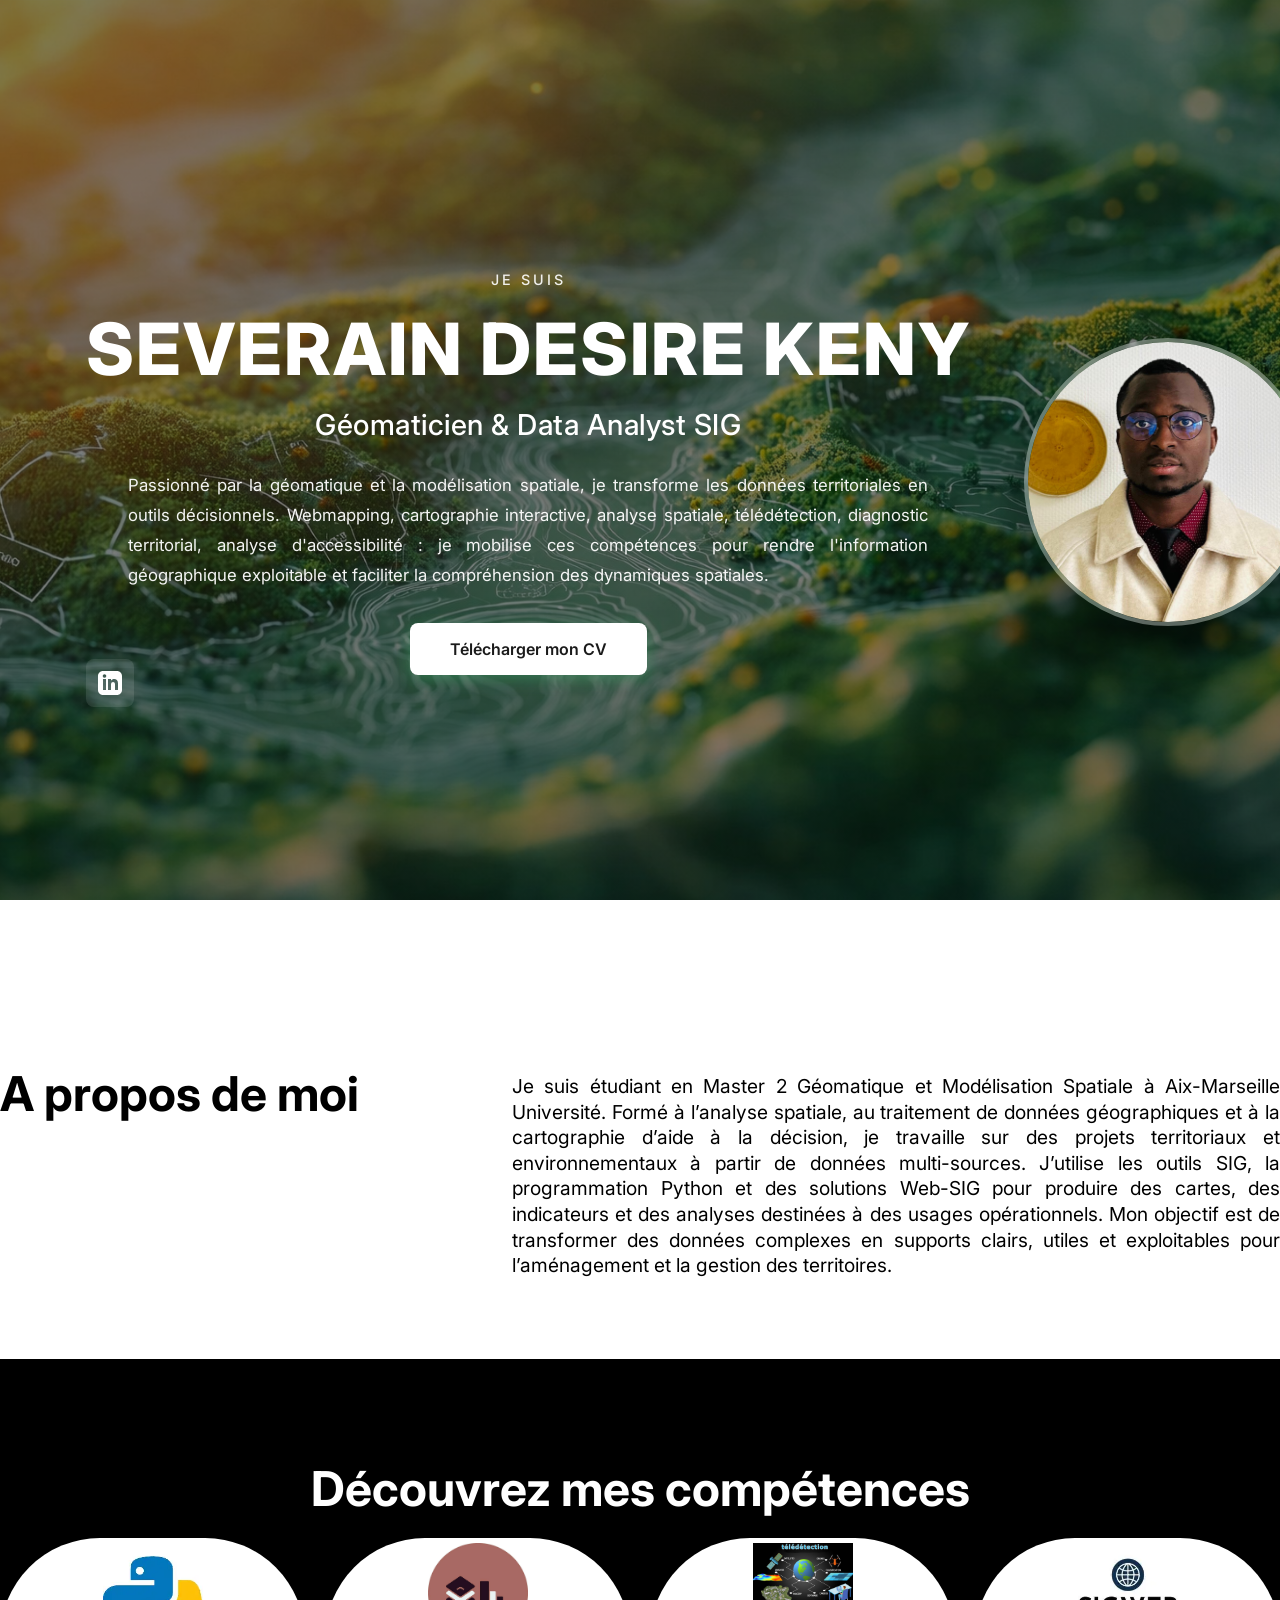
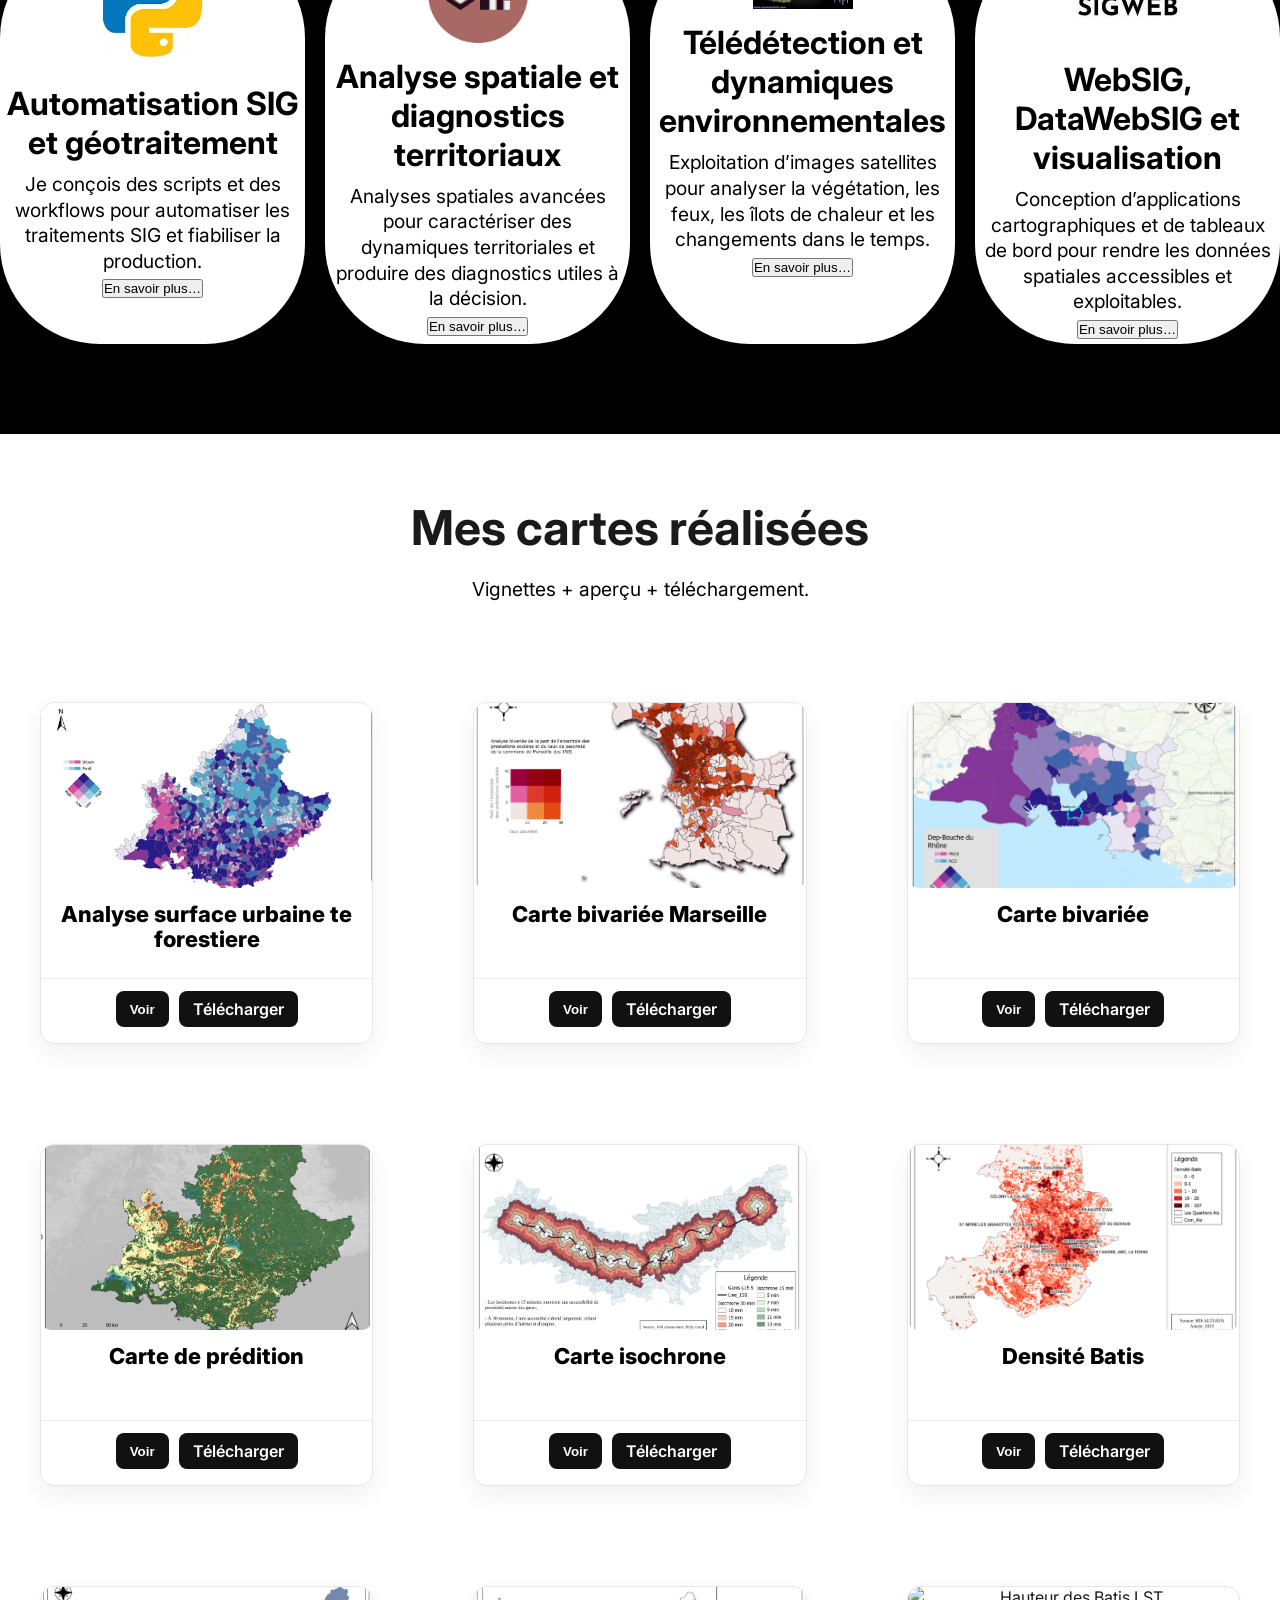
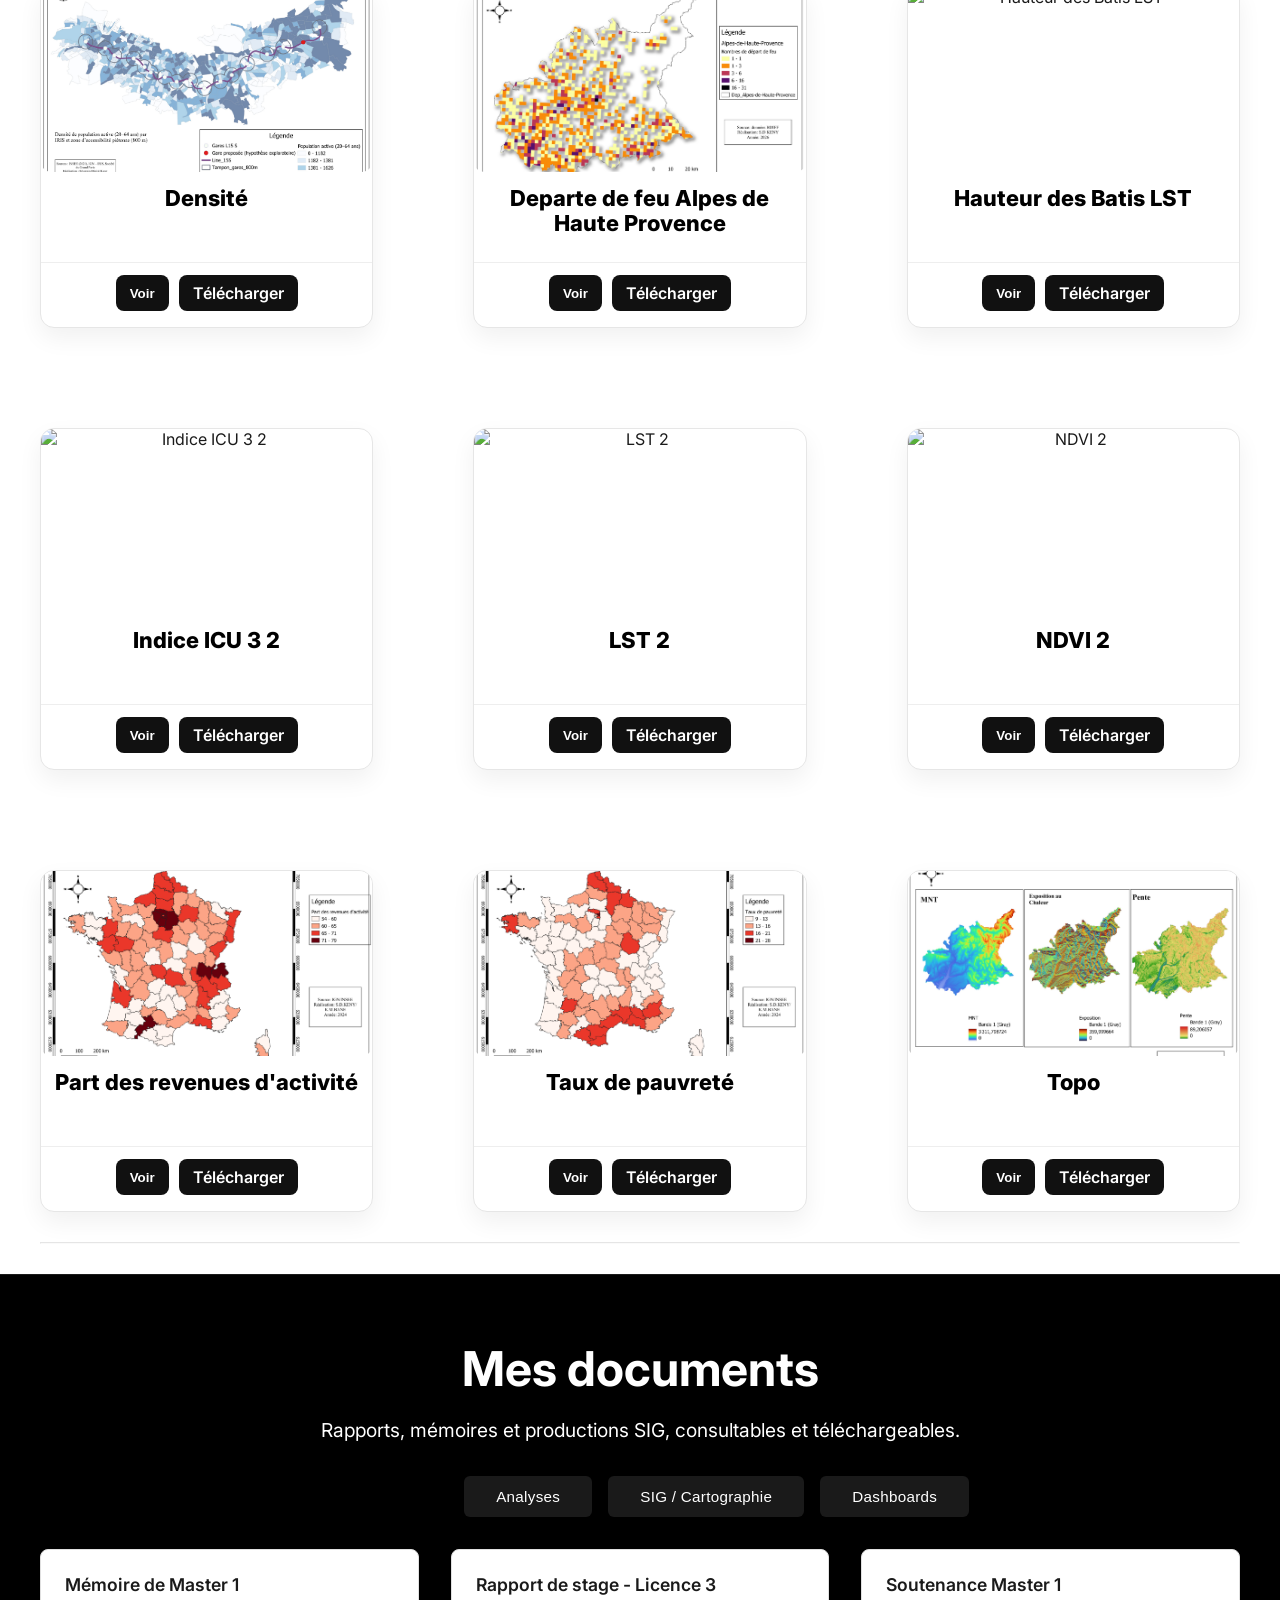
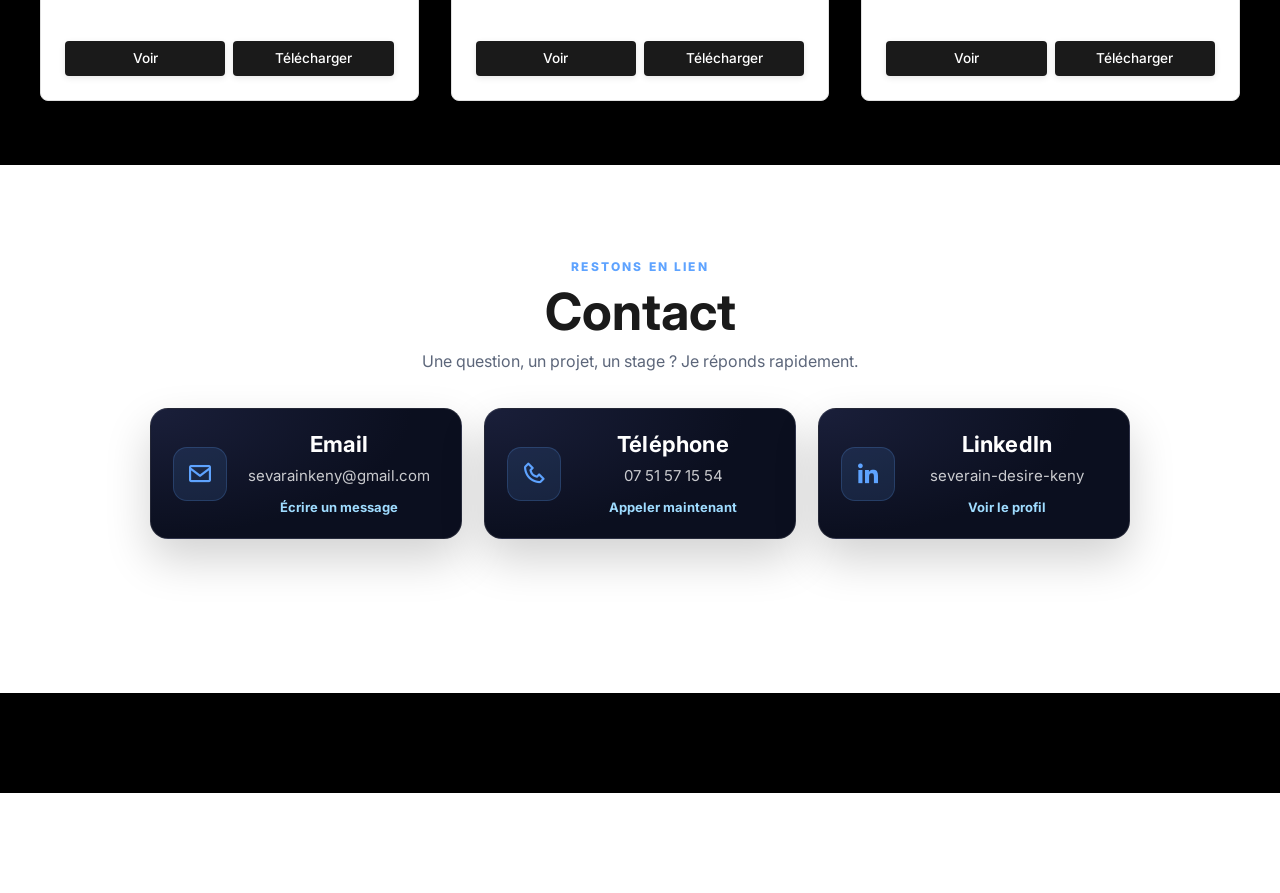
==== index.html @ 04d4b456 "Premier commit - Portfolio" ====
<!DOCTYPE html>
<html>
  <head>
    <meta charset="utf-8" />
    <title>mon portfolio</title>
    <meta type="description" content="C'est mon portfolio" />
    <link rel="stylesheet" href="styles/styles.css" type="text/css">
    <link href="https://unpkg.com/boxicons@2.1.4/css/boxicons.min.css" rel="stylesheet">
  </head>  

  <body>
    
    <section class="hero">
  <div class="hero-content">
    <p class="hero-label">JE SUIS</p>
    <h1 class="hero-title">SEVERAIN DESIRE KENY</h1>
    <p class="hero-subtitle">Géomaticien & Data Analyst SIG</p>
    
    <p class="hero-description">
      Passionné par la géomatique et la modélisation spatiale, je transforme les données territoriales 
en outils décisionnels. Webmapping, cartographie interactive, analyse spatiale, télédétection, 
diagnostic territorial, analyse d'accessibilité : je mobilise ces compétences pour rendre 
l'information géographique exploitable et faciliter la compréhension des dynamiques spatiales.
    </p>
   
      <a href="docs/CV_KENY.pdf" class="btn-primary" download>
        Télécharger mon CV
      </a>
      <div class="hero-social">
        <a href="https://www.linkedin.com/in/séverain-désiré-keny-8836b3290" target="_blank" aria-label="LinkedIn">
          <svg width="24" height="24" viewBox="0 0 24 24" fill="currentColor">
            <path d="M19 0h-14c-2.761 0-5 2.239-5 5v14c0 2.761 2.239 5 5 5h14c2.762 0 5-2.239 5-5v-14c0-2.761-2.238-5-5-5zm-11 19h-3v-11h3v11zm-1.5-12.268c-.966 0-1.75-.79-1.75-1.764s.784-1.764 1.75-1.764 1.75.79 1.75 1.764-.783 1.764-1.75 1.764zm13.5 12.268h-3v-5.604c0-3.368-4-3.113-4 0v5.604h-3v-11h3v1.765c1.396-2.586 7-2.777 7 2.476v6.759z"/>
          </svg>
        </a>
        </a>
      </div>
    </div>
  </div>
    <!-- Photo -->
  <div class="hero-photo">
    <img src="img/profil.jpeg" alt="Séverain Désiré Keny">
  </div>

</div>
</section>
        <div class="section">
          <div class="boxed">
            <div class="flex">
              <div class="w40">
                  <h2>A propos de moi</h2>
        </div>
        <div class="w60">
                <p>Je suis étudiant en Master 2 Géomatique et Modélisation Spatiale à Aix-Marseille Université. Formé à l’analyse spatiale, au traitement de données géographiques et à la cartographie d’aide à la décision, je travaille sur des projets territoriaux et environnementaux à partir de données multi-sources. J’utilise les outils SIG, la programmation Python et des solutions Web-SIG pour produire des cartes, des indicateurs et des analyses destinées à des usages opérationnels. Mon objectif est de transformer des données complexes en supports clairs, utiles et exploitables pour l’aménagement et la gestion des territoires.</p>
      </div>
    </div>
    <div class="section-separator-apropos"></div>
    <div class="section dark">
          <div class="boxed text-center">
            <h2>Découvrez mes compétences</h2>
            <div class="flex gap20">
           <div class="w25 skill">
  <img src="img/icon python.webp">
  <h3>Automatisation SIG et géotraitement</h3>

  <!-- TEXTE COURT (visible) -->
  <p class="skill-short">
    Je conçois des scripts et des workflows pour automatiser les traitements SIG
    et fiabiliser la production.
  </p>

  <!-- TEXTE LONG (caché au départ) -->
  <div class="skill-more">
    <p>
      L’objectif est double : fiabiliser les résultats et réduire fortement le temps
      de production, notamment dans des contextes d’analyse territoriale ou environnementale.
    </p>
    <p>
      Je porte une attention particulière à la reproductibilité des traitements,
      à la traçabilité des données et à la clarté des scripts.
      Outils mobilisés : Python (GeoPandas, Pandas), PostGIS, traitements batch, QGIS.
    </p>
  </div>

  <!-- BOUTON (pas un lien href="#") -->
  <button type="button" class="button skill-toggle">En savoir plus…</button>
</div>
            <div class="w25 skill">
  <img src="img/spatial-analyse.jpg" alt="Analyse spatiale">
  <h3>Analyse spatiale et diagnostics territoriaux</h3>

  <p class="skill-short">
    Analyses spatiales avancées pour caractériser des dynamiques territoriales et produire des diagnostics utiles à la décision.
  </p>

  <div class="skill-more">
    <p>
      Ces analyses mobilisent l’analyse multicritère, la statistique spatiale et la lecture croisée de phénomènes
      (environnement, risques, socio-économie, urbanisme). L’objectif est de sortir des résultats lisibles et défendables,
      pas juste des cartes “jolies”.
    </p>
    <p>
      Je veille à expliciter les hypothèses, les limites et les choix méthodologiques afin de garder une analyse solide.
      Outils : QGIS, ArcGIS Pro, Python, bases de données spatiales.
    </p>
  </div>

  <button type="button" class="button skill-toggle">En savoir plus…</button>
</div>

<div class="w25 skill">
  <img src="img/teledetection.jpg" alt="Télédétection">
  <h3>Télédétection et dynamiques environnementales</h3>

  <p class="skill-short">
    Exploitation d’images satellites pour analyser la végétation, les feux, les îlots de chaleur et les changements dans le temps.
  </p>

  <div class="skill-more">
    <p>
      Je travaille sur des images optiques et thermiques (Sentinel, Landsat) pour calculer et interpréter des indices
      (NDVI, NDBI, LST, etc.), construire des séries temporelles et détecter des évolutions significatives.
    </p>
    <p>
      Une attention particulière est portée à la qualité des données (nuages, périodes, cohérence) et à la cohérence
      entre résultats et contexte terrain. Données et outils : Sentinel, Landsat, Google Earth Engine, Python.
    </p>
  </div>

  <button type="button" class="button skill-toggle">En savoir plus…</button>
</div>

<div class="w25 skill">
  <img src="img/sigweb.webp" alt="WebSIG">
  <h3>WebSIG, DataWebSIG et visualisation</h3>

  <p class="skill-short">
    Conception d’applications cartographiques et de tableaux de bord pour rendre les données spatiales accessibles et exploitables.
  </p>

  <div class="skill-more">
    <p>
      Je développe des interfaces orientées utilisateur : cartes interactives, filtres, légendes dynamiques,
      couches thématiques, indicateurs et visualisations. Le but est de transformer une analyse en outil utilisable.
    </p>
    <p>
      Je travaille aussi sur la structuration des données (formats, cohérence, organisation) pour faciliter la mise à jour
      et l’évolution du projet. Technologies : Leaflet, Django, SQL, WebSIG, dashboards.
    </p>
  </div>

  <button type="button" class="button skill-toggle">En savoir plus…</button>
</div>
      </div>
</div>

<div class="section-separator"></div>

  
<div class="section section-cartes" id="travaux">
  <div class="boxed text-center">
    <h2>Mes cartes réalisées</h2>
    <p>Vignettes + aperçu + téléchargement.</p>

    <!-- Galerie cartes (remplie en JS) -->
    <div id="galleryCartes" class="gallery-grid"></div>

    <hr class="sep">

<div class="section section-docs">
  <div class="boxed text-center">
    <h2>Mes documents</h2>
    <p>Rapports, mémoires et productions SIG, consultables et téléchargeables.</p>

    <!-- Thèmes (sans "Tous") -->
    <div class="docs-filters">
      <button class="filter-btn active" data-filter="memoire">Mémoires</button>
      <button class="filter-btn" data-filter="analyse">Analyses</button>
      <button class="filter-btn" data-filter="sig">SIG / Cartographie</button>
      <button class="filter-btn" data-filter="dashboard">Dashboards</button>
    </div>

    <!-- Liste des documents -->
    <div id="docsList" class="docs-list"></div>
  </div>
</div>

<!-- Modal simple pour voir une carte en grand -->
<div class="modal" id="imgModal" aria-hidden="true">
  <div class="modal-content">
    <button class="modal-close" id="modalClose" aria-label="Fermer">✕</button>
    <h3 id="modalTitle"></h3>
    <img id="modalImg" alt="" />
    <div class="modal-actions">
      <a id="modalDownload" class="button" download>Télécharger</a>
      <button id="modalClose2" class="button">Fermer</button>
    </div>
  </div>
</div>
<section class="section section-contact" id="contact">
  <div class="boxed">
    <div class="contact-head text-center">
      <span class="contact-kicker">RESTONS EN LIEN</span>
      <h2 class="contact-title">Contact</h2>
      <p class="contact-subtitle">
        Une question, un projet, un stage ? Je réponds rapidement.
      </p>
    </div>

    <div class="contact-grid">
      <!-- Email -->
      <a class="contact-card" href="mailto:sevarainkeny@gmail.com" aria-label="Envoyer un email">
        <div class="contact-icon">
          <i class="bx bx-envelope"></i>
        </div>
        <div class="contact-content">
          <h3>Email</h3>
          <p class="contact-value">sevarainkeny@gmail.com</p>
          <span class="contact-cta">Écrire un message</span>
        </div>
      </a>

      <!-- Téléphone -->
      <a class="contact-card" href="tel:+33751571554" aria-label="Appeler">
        <div class="contact-icon">
          <i class="bx bx-phone"></i>
        </div>
        <div class="contact-content">
          <h3>Téléphone</h3>
          <p class="contact-value">07 51 57 15 54</p>
          <span class="contact-cta">Appeler maintenant</span>
        </div>
      </a>

      <!-- LinkedIn -->
      <a class="contact-card" href="https://www.linkedin.com/in/séverain-désiré-keny-8836b3290" target="_blank" rel="noopener" aria-label="Voir LinkedIn">
        <div class="contact-icon">
          <i class="bx bxl-linkedin"></i>
        </div>
        <div class="contact-content">
          <h3>LinkedIn</h3>
          <p class="contact-value">severain-desire-keny</p>
          <span class="contact-cta">Voir le profil</span>
        </div>
      </a>
    </div>
  </div>
</section>


            </div>
          <div>
          </div>
  </body>

  <script src="js/app.js"></script>
</html>
---- styles/styles.css ----
@import url('https://fonts.googleapis.com/css2?family=Inter:ital,opsz,wght@0,14..32,100..900;1,14..32,100..900&display=swap');

*{
    margin: 0;
    padding: 0;
}

body{
  font-family: "Inter", sans-serif;
}

.slider{
    width: 100%;
    min-height: 80vh;
    aspect-ratio: 16/6;
    background: #000;
    position: relative;
}

.slider-background{
    width: 100%;
    height: 100%;
    object-fit: cover;
    filter:brightness(30%)
}

.slider-content{
    position: absolute;
    top: 50%;
    left: 50%;
    transform: translate(-50%, -50%);
    text-align: center;
    
}

h1{
   color: #FFF;
   font-size: 4rem;

}

h2{
    font-size: 3rem;
    margin-bottom: 20px;
}
h3{
    color: #000;
   font-size: 2rem;
}

.slider-content p{ 
    color: #FFF;
    font-size: 2rem;
    font-weight: 300;
}

.section{
    padding: 100px 0;
}

.boxed{
    max-width: 1280px;
    margin-inline: auto;
}

.flex{
    display: flex;
}

.dark {
  width: 100vw;
  position: relative;
  left: 50%;
  right: 50%;
  margin-left: -50vw;
  margin-right: -50vw;

  color: #FFF;
  background: linear-gradient(
    to right,
    #000 0%,
    rgb(0, 0, 0) 10%,
    rgb(0, 0, 0) 25%,
    rgb(0, 0, 0) 75%,
    rgb(0, 0, 0) 90%,
    #000 100%
  );
}

.w40{
    width: 40%;
}

.w60{
    width: 60%;
    text-align: justify;
}

.text-center{
    text-align: center;
}

.w25{
    width: 25%;
}

.gap20{
    gap: 20px;
}

.skill{
    background: #FFF;
    border-radius: 100px;
    padding: 5px;
    box-sizing: border-box;
}

.skill img{
    width: 100px;
    
}

.skill h3{
    color: #000;
    margin-top: 10px;
    
}
p {
    color: #000;
    font-size: 1.2rem;
    line-height: 1.6rem;
    margin-top: 10px;
}

.skill-more{
  display: none;
  margin-top: 10px;
}

.skill.open .skill-more{
  display: block;
}

/* petit confort visuel */
.skill-toggle{
  margin-top: 5px;
  cursor: pointer;
}

.wrap{ flex-wrap: wrap; }

.actions{
  display:flex;
  gap:10px;
  justify-content:center;
  margin-top:10px;
}

.carte-tile img{
  width:100%;
  height:180px;
  object-fit:cover;
  border-radius:10px;
}

/* Séparateur */
.sep{
  margin: 30px 0;
  opacity: .25;
}

/* Documents */
.docs-list{
  display:flex;
  flex-direction:column;
  gap:12px;
  text-align:left;
  margin-top: 20px;
}

.doc-row{
  display:flex;
  align-items:center;
  justify-content:space-between;
  gap:15px;
  padding:14px;
  border:1px solid rgba(255,255,255,.15);
  border-radius:12px;
  background: rgba(255,255,255,.05);
}

.doc-title{
  font-weight:700;
}

.doc-meta{
  opacity:.75;
  font-size:.9rem;
}

.doc-actions{
  display:flex;
  gap:10px;
  flex-wrap:wrap;
}

/* Modal image */
.modal{
  position:fixed;
  inset:0;
  display:none;
  align-items:center;
  justify-content:center;
  background: rgba(0,0,0,.7);
  padding: 16px;
  z-index: 9999;
}
.modal.open{ display:flex; }

.modal-content{
  width:min(1000px, 96vw);
  background: #0f1220;
  border:1px solid rgba(255,255,255,.15);
  border-radius:16px;
  padding:16px;
  position:relative;
}

.modal-content img{
  width:100%;
  height:auto;
  border-radius:12px;
  margin-top:10px;
}

.modal-actions{
  display:flex;
  gap:10px;
  justify-content:flex-end;
  margin-top:12px;
  flex-wrap:wrap;
}

.modal-close{
  position:absolute;
  top:10px;
  right:10px;
  border:none;
  background: transparent;
  color:#fff;
  font-size:22px;
  cursor:pointer;
}

/* =========================
   Section Mes cartes réalisées
   ========================= */

.section-cartes {
  background: #ffffff;   /* fond blanc */
  color: #1a1a1a;        /* texte noir pour la lisibilité */
  width: 100vw;
  margin-left: calc(-50vw + 50%);
  padding: 4rem 0;
}

.section-cartes h2 {
  color: #1a1a1a;        /* titre en noir */
}

.section-cartes .boxed {
  max-width: 1200px;
  margin: 0 auto;
  padding: 0 2rem;
}
.gallery-grid{
  display: grid;
  grid-template-columns: repeat(3, minmax(0, 1fr));
  gap: 100px;
  margin-top: 100px;
  align-items: stretch;
}

/* Responsive */
@media (max-width: 1100px){
  .gallery-grid{ grid-template-columns: repeat(2, minmax(0, 1fr)); }
}
@media (max-width: 700px){
  .gallery-grid{ grid-template-columns: 1fr; }
}

/* Carte (tile) */
.carte-tile{
  background: #fff !important;
  border: 1px solid #e6e6e6;
  border-radius: 14px;
  overflow: hidden;
  box-shadow: 0 10px 25px rgba(0,0,0,.06);

  display: flex;
  flex-direction: column;
  min-height: 340px; /* homogénéise */
}

/* Image vignette */
.carte-tile img{
  width: 100%;
  height: 185px;           /* toutes les vignettes mêmes hauteur */
  object-fit: cover;       /* recadrage pro */
  object-position: center; /* centré */
  display: block;
}

/* Corps */
.carte-tile h3{
  font-size: 22px;
  font-weight: 800;
  margin: 14px 14px 8px 14px;
  line-height: 1.1;

  display: -webkit-box;
  -webkit-line-clamp: 2;   /* max 2 lignes */
  -webkit-box-orient: vertical;
  overflow: hidden;
}

/* Actions en bas */
.carte-tile .actions{
  margin-top: auto; /* pousse les boutons en bas */
  padding: 12px 14px 16px 14px;
  display: flex;
  gap: 10px;
  justify-content: center;
  border-top: 1px solid #eee;
}

/* Boutons (sur fond blanc) */
.section-cartes .button{
  background: #111;
  color: #fff;
  border: none;
  padding: 8px 14px;
  border-radius: 8px;
  font-weight: 600;
  text-decoration: none;
}
.section-cartes .button:hover{
  background: #000;
}

/* =========================
   Section Mes documents (fond noir)
   ========================= */

.section-docs {
  background: #000;
  color: #fff;
  width: 100vw;
  margin-left: calc(-50vw + 50%);
  padding: 4rem 0;
}

.section-docs p {
  color: #ffffff !important;
}

/* AJOUTE ICI ↓ */
.section-docs h2 {
  color: #ffffff;
}

.section-docs .boxed {
  max-width: 1200px;
  margin: 0 auto;
  padding: 0 2rem;
}

/* Lignes de documents */
.section-docs .doc-row{
  background: rgba(255,255,255,.06);
  border: 1px solid rgba(255,255,255,.15);
}

.section-docs .doc-title{
  color: #fff;
}

.section-docs .doc-meta{
  color: rgba(255,255,255,.7);
}

/* Boutons documents */
.section-docs .button{
    background: transparent;
  color: #fff;
  border: 1px solid rgba(255,255,255,.4);
}

.section-docs .button:hover{
  background: rgba(255,255,255,.12);
}
.section-docs{
  border-top: 1px solid rgba(255,255,255,.1);
}
.section-separator{
  height: 90px;
  width: 100%;
  background: linear-gradient(to bottom, #000 100%, #fff 100%);
  margin: 0;
  padding: 0;
  display: block;
}
/* Séparateur blanc vers noir (après À propos) */
.section-separator-apropos {
  height: 80px;
  width: 100%;
  background: linear-gradient(to bottom, #ffffff 0%, #fff 100%);
  margin: 0;
  padding: 0;
  display: block;
}
.docs-filters{
  display: flex;
  gap: 10px;
  justify-content: center;
  flex-wrap: wrap;
  margin: 25px 0;
}

.filter-btn{
  background: transparent;
  color: #fff;
  border: 1px solid rgba(255,255,255,.4);
  padding: 6px 14px;
  border-radius: 20px;
  cursor: pointer;
  font-weight: 600;
}

.filter-btn.active,
.filter-btn:hover{
  background: #fff;
  color: #000;
}

.docs-filters {
  display: flex;
  gap: 1rem;
  justify-content: center;
  margin: 2rem 0;
  flex-wrap: wrap;
}

.filter-btn {
  padding: 0.75rem 2rem;
  border: none;
  background: #1a1a1a;
  color: #ffffff;
  cursor: pointer;
  border-radius: 6px;
  font-size: 0.95rem;
  font-weight: 500;
  letter-spacing: 0.3px;
  transition: all 0.3s ease;
  box-shadow: 0 2px 8px rgba(0,0,0,0.15);
}

.filter-btn:hover {
  background: #333;
  transform: translateY(-2px);
  box-shadow: 0 4px 12px rgba(0,0,0,0.25);
}

.filter-btn.active {
  background: #000;
  box-shadow: 0 4px 16px rgba(0,0,0,0.3);
  font-weight: 600;
}

.docs-list {
  display: grid;
  grid-template-columns: repeat(auto-fill, minmax(300px, 1fr));
  gap: 2rem;
  margin-top: 2rem;
}

.doc-card {
  border: 1px solid #e0e0e0;
  padding: 1.5rem;
  border-radius: 8px;
  background: #fff;
  box-shadow: 0 2px 8px rgba(0,0,0,0.05);
  transition: transform 0.2s, box-shadow 0.2s;
}

.doc-card:hover {
  transform: translateY(-4px);
  box-shadow: 0 4px 16px rgba(0,0,0,0.1);
}

.doc-card h3 {
  margin: 0 0 0.5rem 0;
  font-size: 1.1rem;
  color: #1a1a1a;
  font-weight: 600;
}

.doc-card p {
  margin: 0 0 1rem 0;
  font-size: 0.9rem;
  color: #666;
  line-height: 1.5;
}

.doc-actions {
  display: flex;
  gap: 0.5rem;
}

.doc-actions .button {
  flex: 1;
  text-align: center;
  padding: 0.6rem 1rem;
  font-size: 0.85rem;
  background: #1a1a1a;
  color: #fff;
  border: none;
  border-radius: 4px;
  text-decoration: none;
  font-weight: 500;
  transition: all 0.3s ease;
  box-shadow: 0 2px 6px rgba(0,0,0,0.1);
}

.doc-actions .button:hover {
  background: #333;
  transform: translateY(-2px);
  box-shadow: 0 4px 10px rgba(0,0,0,0.2);
}
.hero {
  width: 100vw;
  min-height: 100vh;
  display: flex;
  align-items: center;
  justify-content: center;
  background: linear-gradient(rgba(0, 0, 0, 0.5), rgba(0, 0, 0, 0.5)), 
              url('../img/Image_fond.png') center/cover no-repeat;
  background-attachment: fixed;
  color: #fff;
  text-align: center;
  padding: 2rem;
}

.hero-content {
  max-width: 900px;
  margin: 0 auto;
}

.hero-label {
  font-size: 0.9rem;
  letter-spacing: 3px;
  font-weight: 500;
  margin-bottom: 1rem;
  opacity: 0.9;
  color: #ffffff !important;  /* Force le blanc */
}

.hero-title {
  font-size: clamp(2.5rem, 6vw, 4.5rem);
  font-weight: 800;
  letter-spacing: 2px;
  margin: 0 0 1.5rem 0;
  line-height: 1.1;
}

.hero-subtitle {
  font-size: clamp(1.2rem, 3vw, 1.8rem);
  color: #fff;  /* vert comme ton ami */
  font-weight: 500;
  margin-bottom: 2rem;
  letter-spacing: 0.5px;
}

.hero-description {
  font-size: 1.05rem;
  line-height: 1.8;
  max-width: 800px;
  margin: 0 auto 3rem;
  opacity: 0.95;
  text-align: justify;      /* Texte justifié */
  color: #ffffff;           /* Blanc */
}

.hero-actions {
  display: flex;
  align-items: center;
  justify-content: center;
  gap: 2rem;
  flex-wrap: wrap;
}

.btn-primary {
  background: #fff;
  color: #1a1a1a;
  padding: 1rem 2.5rem;
  border-radius: 8px;
  font-weight: 600;
  font-size: 1rem;
  text-decoration: none;
  transition: all 0.3s ease;
  box-shadow: 0 4px 16px rgba(74, 222, 128, 0.3);
}

.btn-primary:hover {
  background: #22c55e;
  transform: translateY(-2px);
  box-shadow: 0 6px 20px rgba(74, 222, 128, 0.4);
}

.hero-social {
  display: flex;
  gap: 1rem;
}

.hero-social a {
  width: 48px;
  height: 48px;
  display: flex;
  align-items: center;
  justify-content: center;
  background: rgba(255, 255, 255, 0.1);
  border-radius: 8px;
  color: #fff;
  transition: all 0.3s ease;
}

.hero-social a:hover {
  background: #4ade80;
  color: #1a1a1a;
  transform: translateY(-2px);
}

/* Responsive */
@media (max-width: 768px) {
  .hero-description {
    text-align: center;
    font-size: 0.95rem;
  }
  
  .hero-actions {
    flex-direction: column;
    gap: 1.5rem;
  }
}
/* =========================
   CONTACT (pro)
   ========================= */
.section-contact{
  background: #ffffff;
  padding: 90px 0;
}

.contact-head{
  max-width: 760px;
  margin: 0 auto 34px;
}

.contact-kicker{
  display: inline-block;
  font-weight: 800;
  letter-spacing: .18em;
  font-size: 12px;
  color: #5ea3ff;
}

.contact-title{
  margin: 10px 0 10px;
  font-size: clamp(34px, 4vw, 52px);
  line-height: 1.05;
  color: #0b1220;
}

.contact-subtitle{
  margin: 0 auto;
  color: #5c667a;
  font-size: 16px;
}

/* Grille */
.contact-grid{
  display: grid;
  grid-template-columns: repeat(3, minmax(0, 1fr));
  gap: 22px;
  max-width: 980px;
  margin: 0 auto;
}

@media (max-width: 900px){
  .contact-grid{ grid-template-columns: 1fr; }
}

/* Carte cliquable */
.contact-card{
  text-decoration: none;
  color: inherit;

  background: radial-gradient(120% 140% at 0% 0%, #1a1f3a 0%, #0b0f1f 70%);
  border: 1px solid rgba(255,255,255,.10);
  border-radius: 18px;
  padding: 22px 22px;
  box-shadow: 0 20px 45px rgba(0,0,0,.18);

  display: grid;
  grid-template-columns: 52px 1fr;
  gap: 14px;
  align-items: center;

  transition: transform .18s ease, box-shadow .18s ease, border-color .18s ease;
}

.contact-card:hover{
  transform: translateY(-4px);
  box-shadow: 0 26px 60px rgba(0,0,0,.22);
  border-color: rgba(94,163,255,.45);
}

.contact-icon{
  width: 52px;
  height: 52px;
  border-radius: 14px;
  display: grid;
  place-items: center;
  background: rgba(94,163,255,.12);
  border: 1px solid rgba(94,163,255,.20);
}

.contact-icon i{
  font-size: 26px;
  color: #5ea3ff;
}

.contact-content h3{
  margin: 0 0 6px;
  font-size: 22px;
  color: #ffffff;
  letter-spacing: .2px;
}

.contact-value{
  margin: 0;
  color: rgba(255,255,255,.78);
  font-size: 15px;
}

.contact-cta{
  display: inline-block;
  margin-top: 10px;
  font-weight: 700;
  font-size: 13px;
  color: #9fdcff;
}

/* Accessibilité clavier */
.contact-card:focus{
  outline: 3px solid rgba(94,163,255,.55);
  outline-offset: 4px;
}
/* =========================
   HERO avec photo
   ========================= */
.hero-inner{
  display: grid;
  grid-template-columns: 1.2fr 0.8fr;
  align-items: center;
  gap: 50px;
  position: relative;
  z-index: 2;
}

.hero-text{
  color: #fff;
}

.hero-photo{
  display: flex;
  justify-content: center;
}

.hero-photo img{
  width: 280px;
  height: 280px;
  object-fit: cover;
  border-radius: 50%;
  border: 4px solid rgba(255,255,255,0.35);
  box-shadow: 0 30px 70px rgba(0,0,0,0.45);
  backdrop-filter: blur(2px);
}

/* Responsive */
@media (max-width: 900px){
  .hero-inner{
    grid-template-columns: 1fr;
    text-align: center;
  }

  .hero-photo{
    margin-top: 30px;
  }

  .hero-photo img{
    width: 220px;
    height: 220px;
  }
}
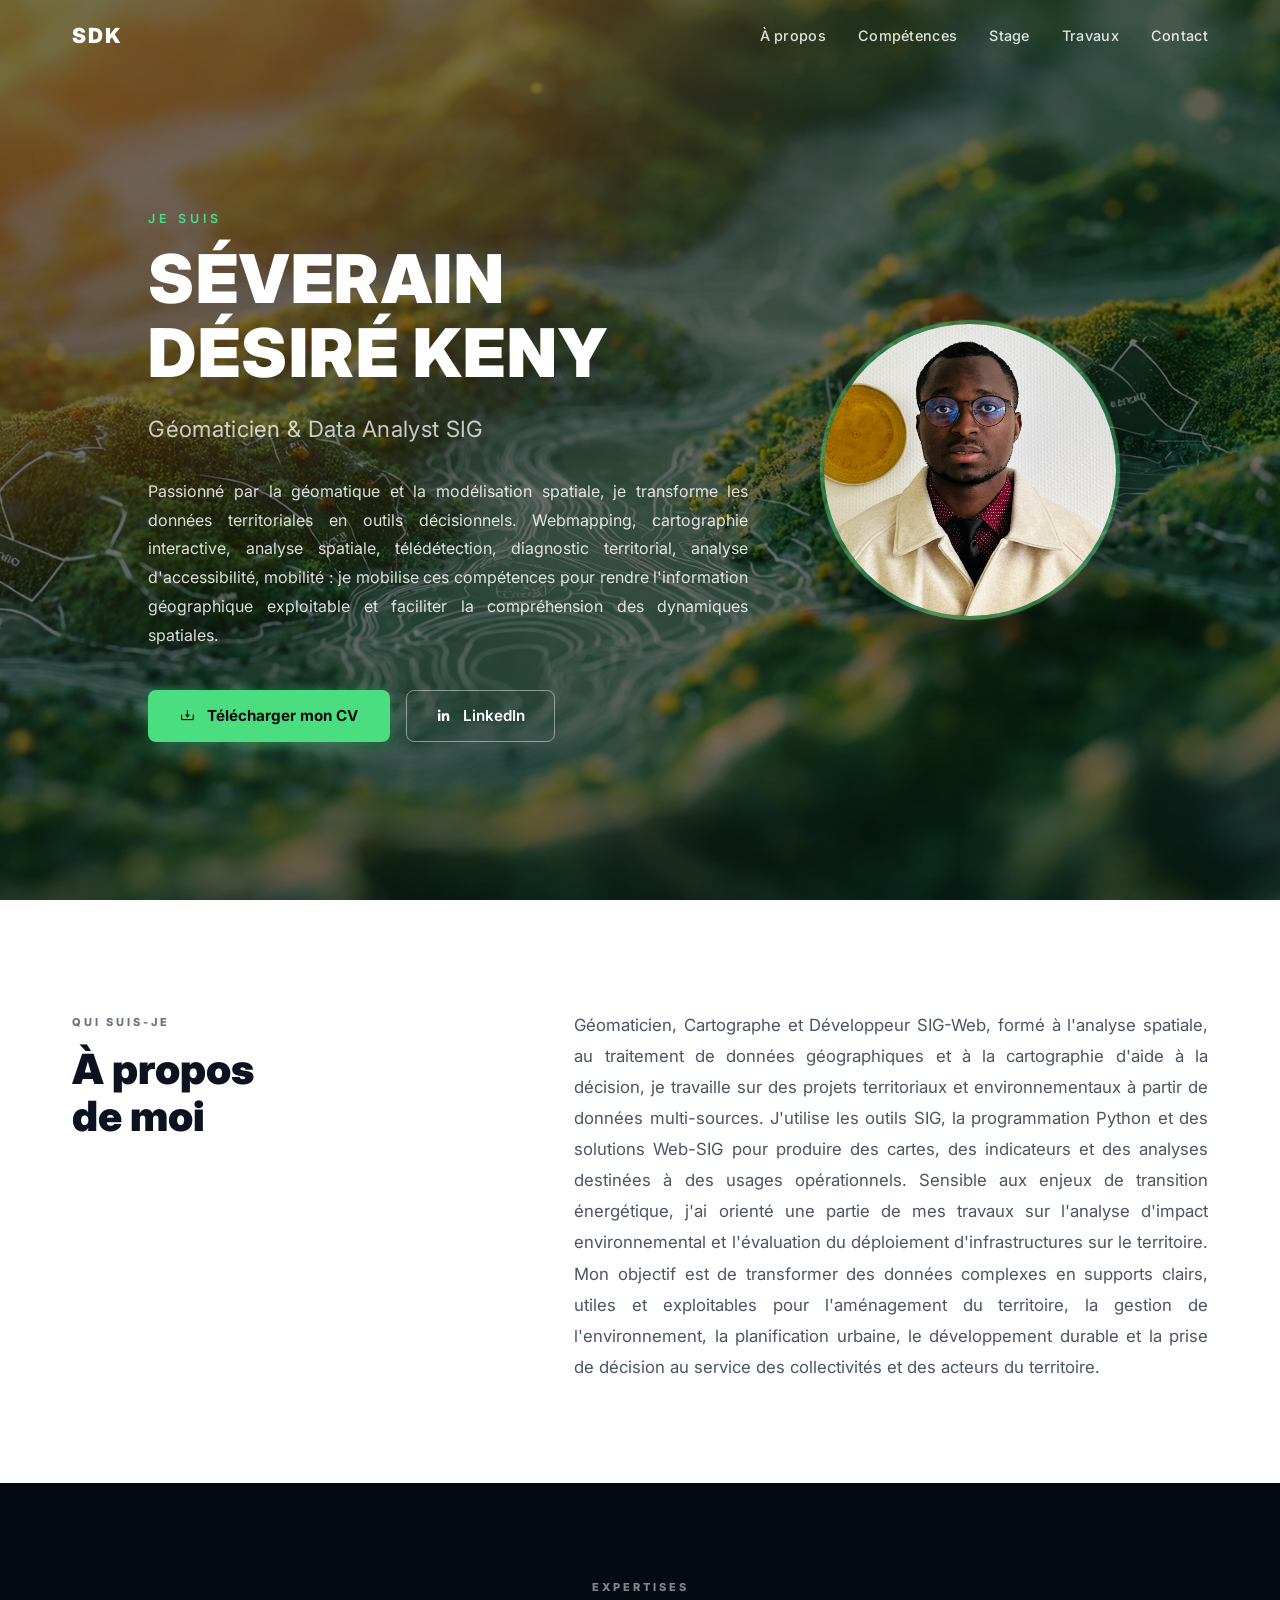
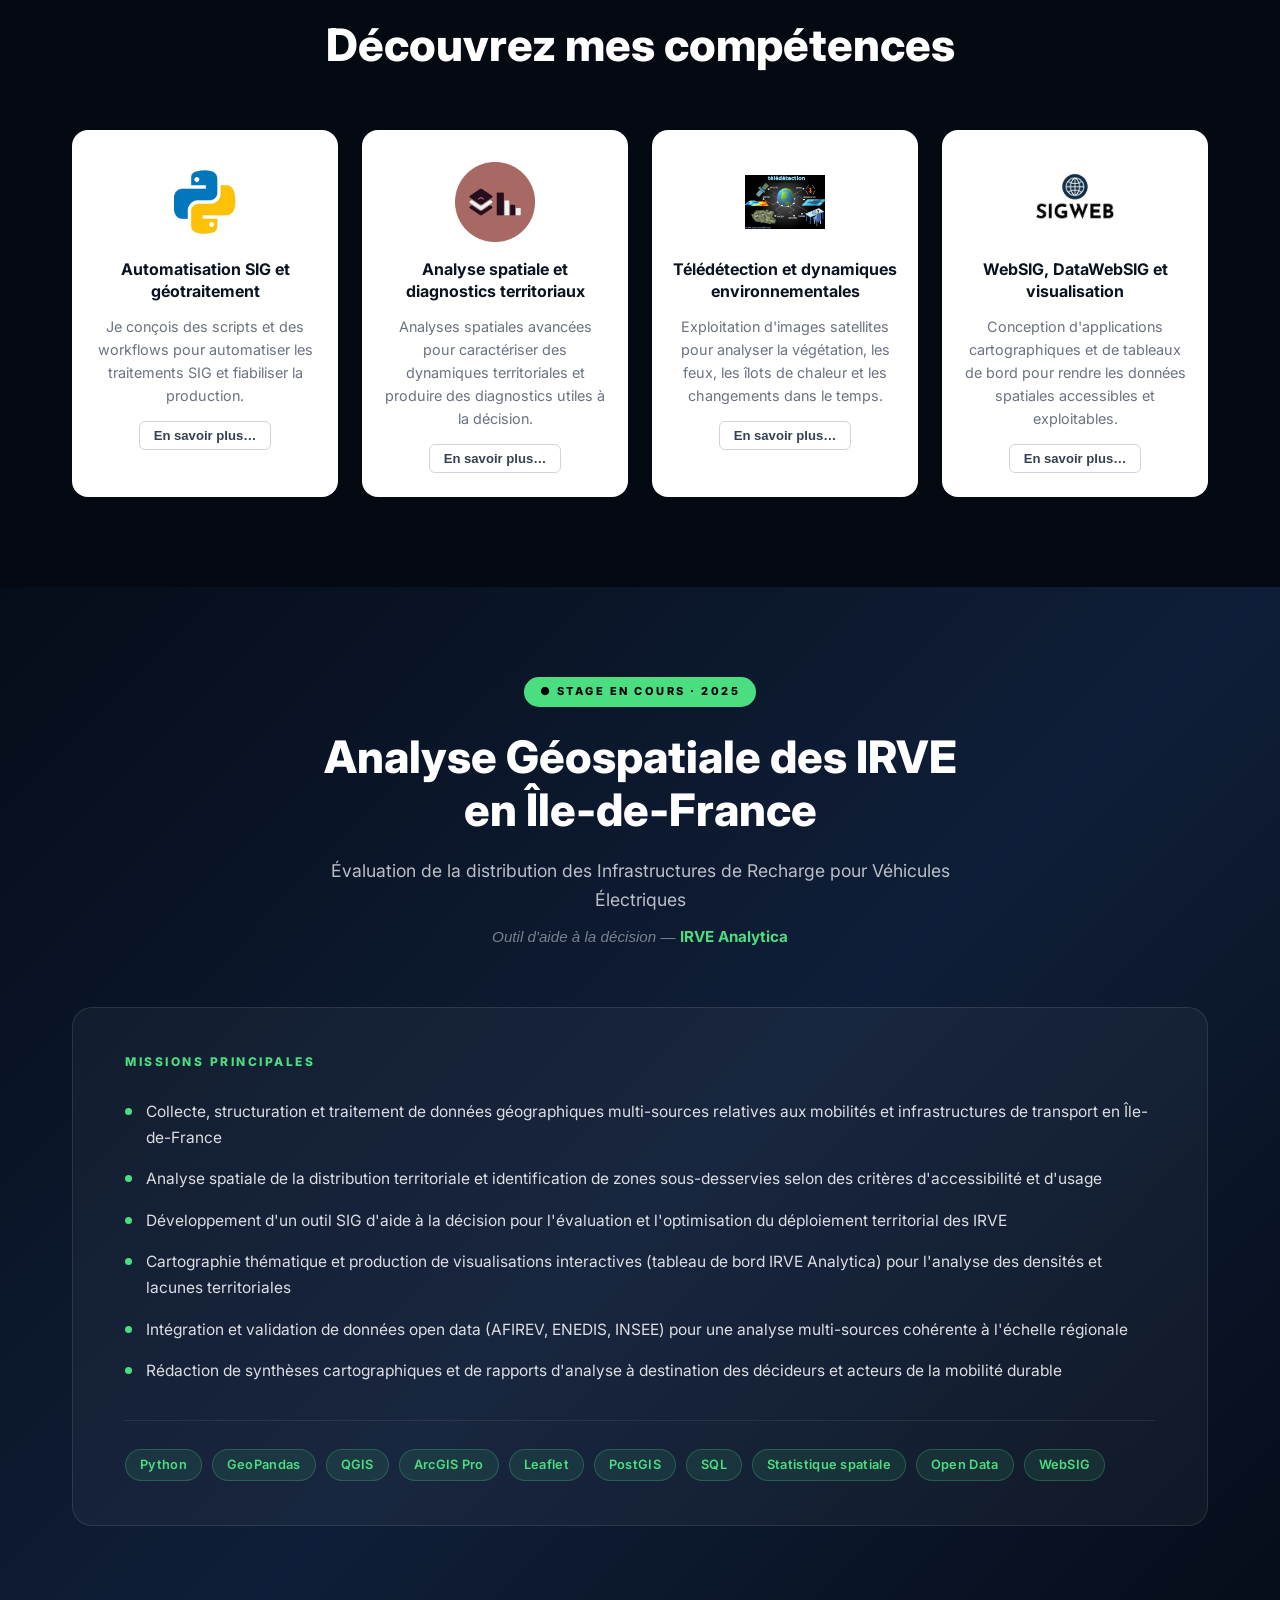
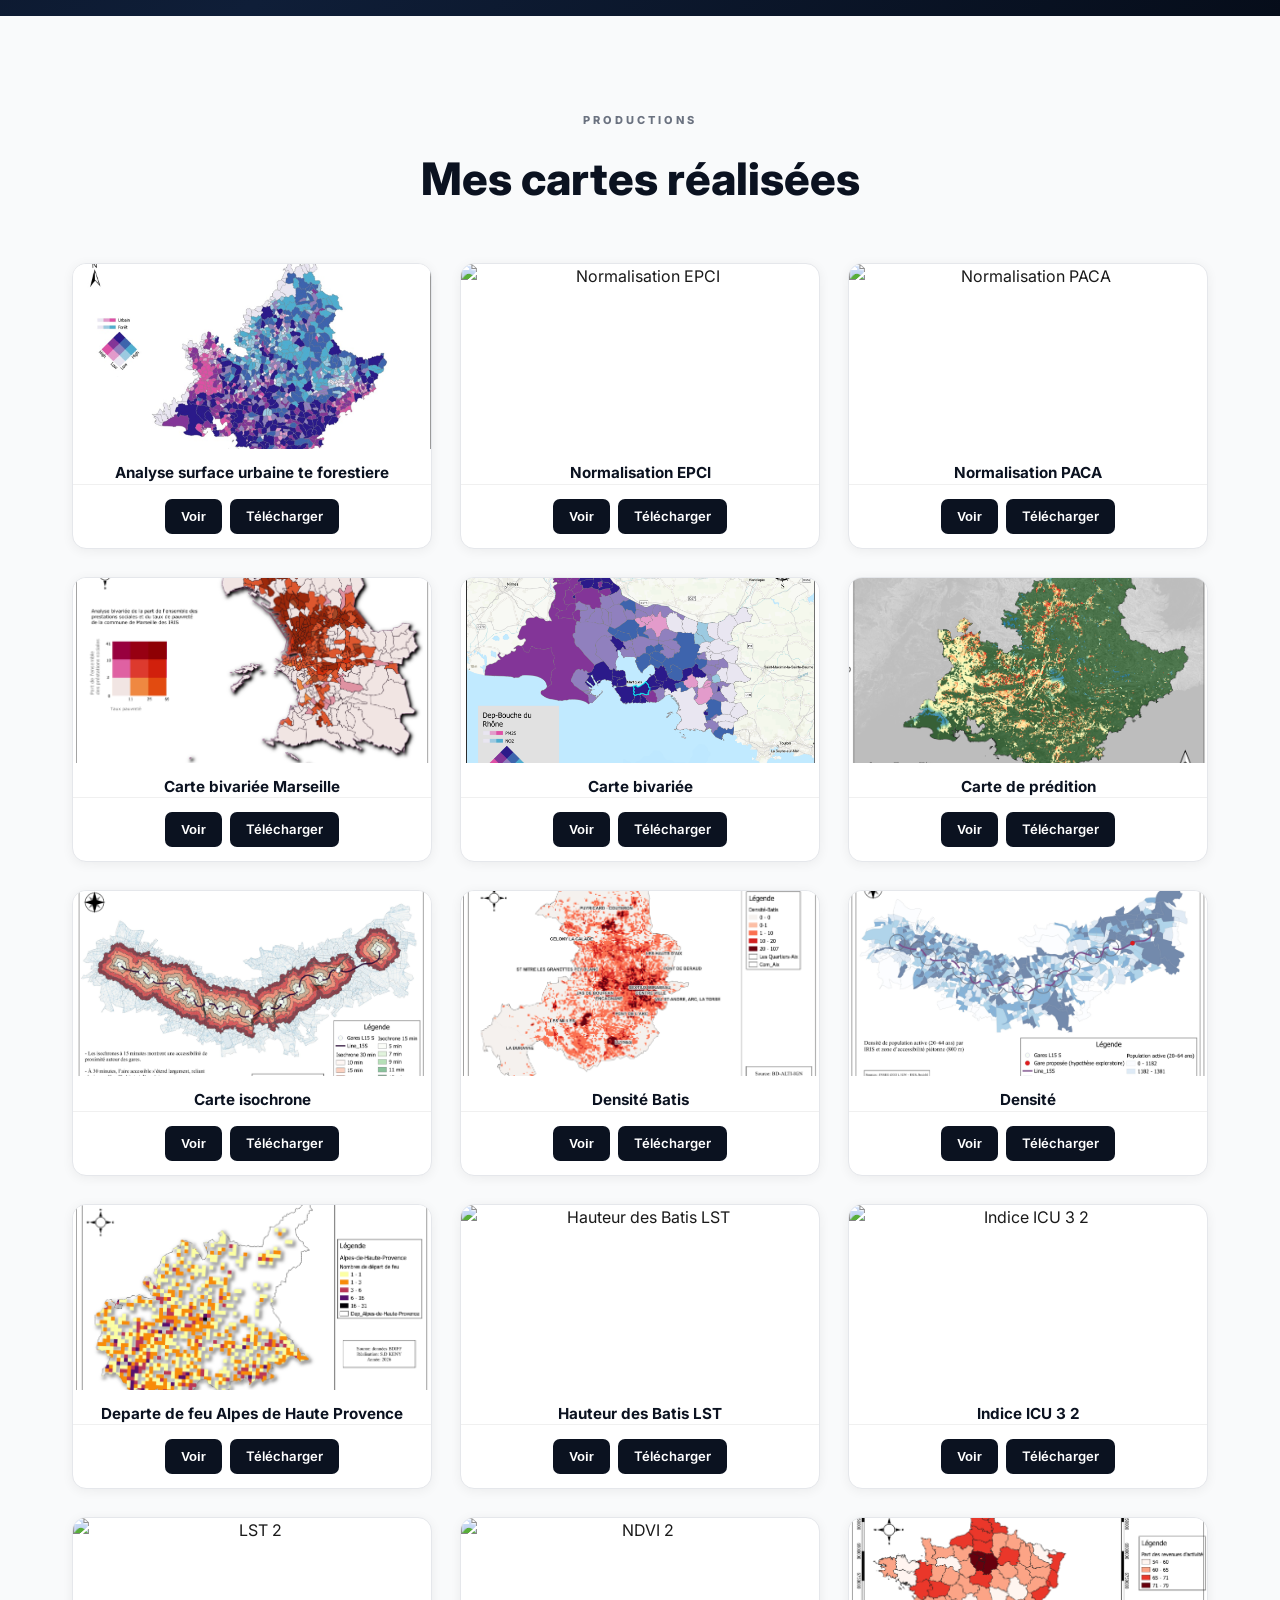
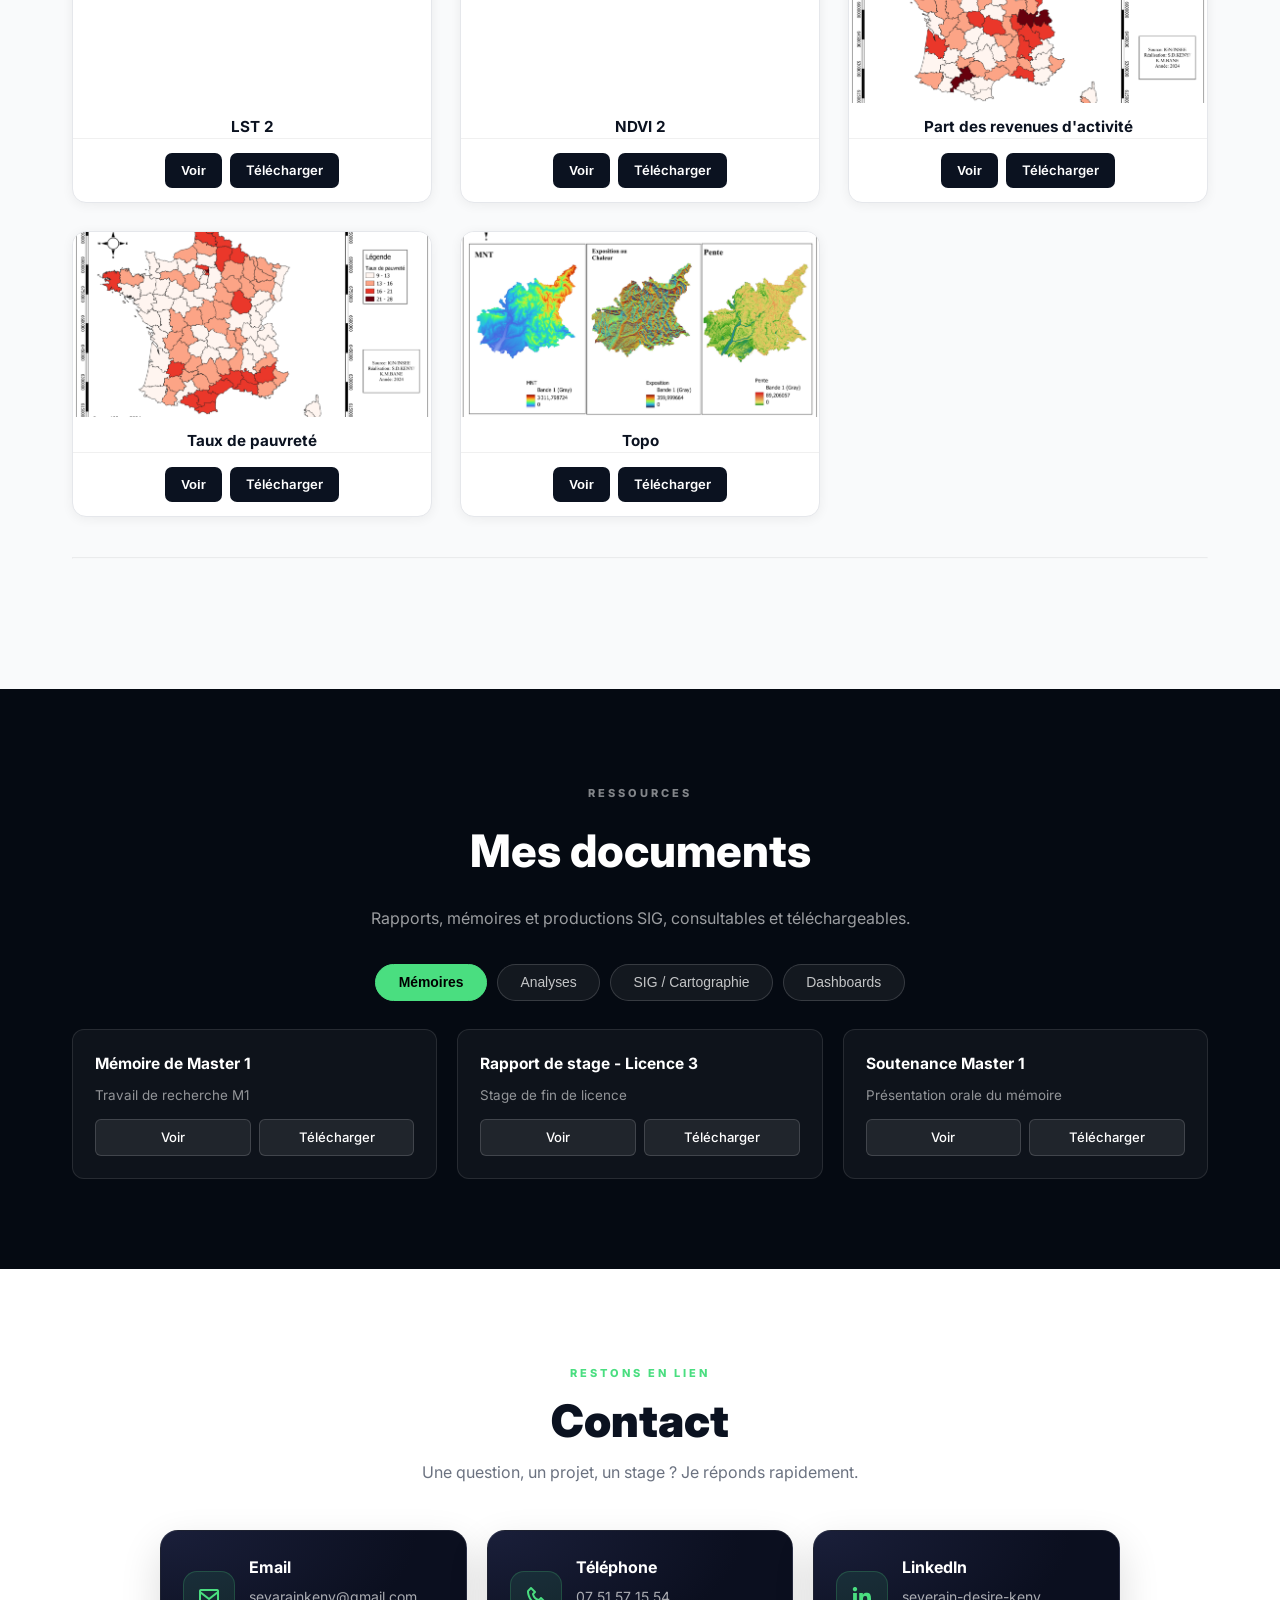
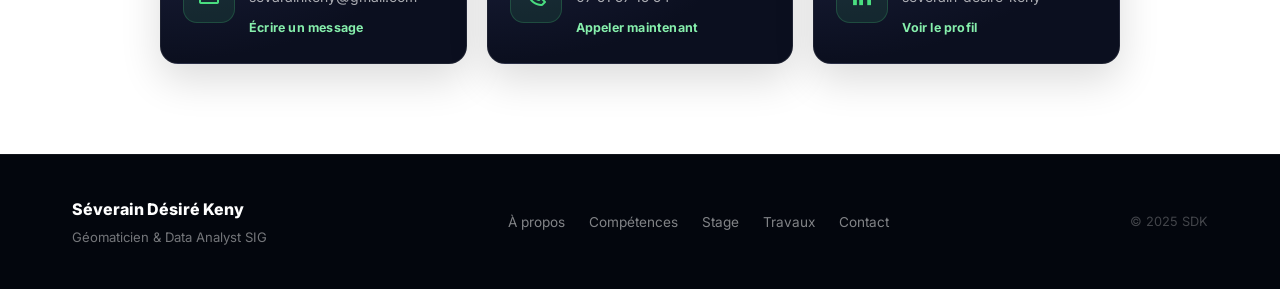
==== commit 6a3df415: "Refonte professionnelle du portfolio - Refonte complète HTML/CSS/JS : structure sémantique, meta tag" ====
--- a/index.html
+++ b/index.html
@@ -1,256 +1,278 @@
 <!DOCTYPE html>
-<html>
+<html lang="fr">
   <head>
     <meta charset="utf-8" />
-    <title>mon portfolio</title>
-    <meta type="description" content="C'est mon portfolio" />
-    <link rel="stylesheet" href="styles/styles.css" type="text/css">
-    <link href="https://unpkg.com/boxicons@2.1.4/css/boxicons.min.css" rel="stylesheet">
-  </head>  
+    <meta name="viewport" content="width=device-width, initial-scale=1.0" />
+    <meta name="description" content="Portfolio de Séverain Désiré Keny — Géomaticien, Cartographe & Data Analyst SIG spécialisé en analyse spatiale, WebSIG et transition énergétique." />
+    <title>Séverain Désiré Keny — Géomaticien & Data Analyst SIG</title>
+    <link rel="stylesheet" href="styles/styles.css" />
+    <link href="https://unpkg.com/boxicons@2.1.4/css/boxicons.min.css" rel="stylesheet" />
+  </head>
 
   <body>
-    
-    <section class="hero">
-  <div class="hero-content">
-    <p class="hero-label">JE SUIS</p>
-    <h1 class="hero-title">SEVERAIN DESIRE KENY</h1>
-    <p class="hero-subtitle">Géomaticien & Data Analyst SIG</p>
-    
-    <p class="hero-description">
-      Passionné par la géomatique et la modélisation spatiale, je transforme les données territoriales 
-en outils décisionnels. Webmapping, cartographie interactive, analyse spatiale, télédétection, 
-diagnostic territorial, analyse d'accessibilité : je mobilise ces compétences pour rendre 
-l'information géographique exploitable et faciliter la compréhension des dynamiques spatiales.
-    </p>
-   
-      <a href="docs/CV_KENY.pdf" class="btn-primary" download>
-        Télécharger mon CV
-      </a>
-      <div class="hero-social">
-        <a href="https://www.linkedin.com/in/séverain-désiré-keny-8836b3290" target="_blank" aria-label="LinkedIn">
-          <svg width="24" height="24" viewBox="0 0 24 24" fill="currentColor">
-            <path d="M19 0h-14c-2.761 0-5 2.239-5 5v14c0 2.761 2.239 5 5 5h14c2.762 0 5-2.239 5-5v-14c0-2.761-2.238-5-5-5zm-11 19h-3v-11h3v11zm-1.5-12.268c-.966 0-1.75-.79-1.75-1.764s.784-1.764 1.75-1.764 1.75.79 1.75 1.764-.783 1.764-1.75 1.764zm13.5 12.268h-3v-5.604c0-3.368-4-3.113-4 0v5.604h-3v-11h3v1.765c1.396-2.586 7-2.777 7 2.476v6.759z"/>
-          </svg>
-        </a>
-        </a>
+
+    <!-- ===== NAVBAR ===== -->
+    <nav class="navbar" id="navbar">
+      <div class="nav-inner boxed">
+        <a class="nav-logo" href="#top">SDK</a>
+        <ul class="nav-links" id="navLinks">
+          <li><a href="#apropos">À propos</a></li>
+          <li><a href="#competences">Compétences</a></li>
+          <li><a href="#stage">Stage</a></li>
+          <li><a href="#travaux">Travaux</a></li>
+          <li><a href="#contact">Contact</a></li>
+        </ul>
+        <button class="nav-toggle" id="navToggle" aria-label="Ouvrir le menu" aria-expanded="false">
+          <i class="bx bx-menu" id="navIcon"></i>
+        </button>
+      </div>
+    </nav>
+
+    <!-- ===== HERO ===== -->
+    <section class="hero" id="top">
+      <div class="hero-inner boxed">
+        <div class="hero-content">
+          <p class="hero-label">JE SUIS</p>
+          <h1 class="hero-title">SÉVERAIN<br>DÉSIRÉ KENY</h1>
+          <p class="hero-subtitle">Géomaticien &amp; Data Analyst SIG</p>
+          <p class="hero-description">
+            Passionné par la géomatique et la modélisation spatiale, je transforme les données territoriales
+            en outils décisionnels. Webmapping, cartographie interactive, analyse spatiale, télédétection,
+            diagnostic territorial, analyse d'accessibilité, mobilité : je mobilise ces compétences pour rendre
+            l'information géographique exploitable et faciliter la compréhension des dynamiques spatiales.
+          </p>
+          <div class="hero-actions">
+            <a href="docs/CV.pdf" class="btn-primary" download>
+              <i class="bx bx-download"></i>&nbsp;Télécharger mon CV
+            </a>
+            <a href="https://www.linkedin.com/in/séverain-désiré-keny-8836b3290" target="_blank" rel="noopener" class="btn-outline">
+              <i class="bx bxl-linkedin"></i>&nbsp;LinkedIn
+            </a>
+          </div>
+        </div>
+        <div class="hero-photo">
+          <img src="img/profil.jpeg" alt="Séverain Désiré Keny — Géomaticien">
+        </div>
+      </div>
+    </section>
+
+    <!-- ===== À PROPOS ===== -->
+    <section class="section section-apropos" id="apropos">
+      <div class="boxed">
+        <div class="apropos-grid">
+          <div class="apropos-left">
+            <span class="section-kicker">QUI SUIS-JE</span>
+            <h2>À propos<br>de moi</h2>
+          </div>
+          <div class="apropos-right">
+            <p>Géomaticien, Cartographe et Développeur SIG-Web, formé à l'analyse spatiale, au traitement de données géographiques et à la cartographie d'aide à la décision, je travaille sur des projets territoriaux et environnementaux à partir de données multi-sources. J'utilise les outils SIG, la programmation Python et des solutions Web-SIG pour produire des cartes, des indicateurs et des analyses destinées à des usages opérationnels. Sensible aux enjeux de transition énergétique, j'ai orienté une partie de mes travaux sur l'analyse d'impact environnemental et l'évaluation du déploiement d'infrastructures sur le territoire. Mon objectif est de transformer des données complexes en supports clairs, utiles et exploitables pour l'aménagement du territoire, la gestion de l'environnement, la planification urbaine, le développement durable et la prise de décision au service des collectivités et des acteurs du territoire.</p>
+          </div>
+        </div>
+      </div>
+    </section>
+
+    <!-- ===== COMPÉTENCES ===== -->
+    <section class="section section-competences" id="competences">
+      <div class="boxed text-center">
+        <span class="section-kicker section-kicker-light">EXPERTISES</span>
+        <h2>Découvrez mes compétences</h2>
+        <div class="skills-grid">
+
+          <div class="skill">
+            <img src="img/icon python.webp" alt="Python SIG">
+            <h3>Automatisation SIG et géotraitement</h3>
+            <p class="skill-short">Je conçois des scripts et des workflows pour automatiser les traitements SIG et fiabiliser la production.</p>
+            <div class="skill-more">
+              <p>L'objectif est double : fiabiliser les résultats et réduire fortement le temps de production, notamment dans des contextes d'analyse territoriale ou environnementale.</p>
+              <p>Je porte une attention particulière à la reproductibilité des traitements, à la traçabilité des données et à la clarté des scripts. Outils mobilisés : Python (GeoPandas, Pandas), PostGIS, traitements batch, QGIS.</p>
+            </div>
+            <button type="button" class="button skill-toggle">En savoir plus…</button>
+          </div>
+
+          <div class="skill">
+            <img src="img/spatial-analyse.jpg" alt="Analyse spatiale">
+            <h3>Analyse spatiale et diagnostics territoriaux</h3>
+            <p class="skill-short">Analyses spatiales avancées pour caractériser des dynamiques territoriales et produire des diagnostics utiles à la décision.</p>
+            <div class="skill-more">
+              <p>Ces analyses mobilisent l'analyse multicritère, la statistique spatiale et la lecture croisée de phénomènes (environnement, risques, socio-économie, urbanisme). L'objectif est de sortir des résultats lisibles et défendables.</p>
+              <p>Je veille à expliciter les hypothèses, les limites et les choix méthodologiques afin de garder une analyse solide. Outils : QGIS, ArcGIS Pro, Python, bases de données spatiales.</p>
+            </div>
+            <button type="button" class="button skill-toggle">En savoir plus…</button>
+          </div>
+
+          <div class="skill">
+            <img src="img/teledetection.jpg" alt="Télédétection">
+            <h3>Télédétection et dynamiques environnementales</h3>
+            <p class="skill-short">Exploitation d'images satellites pour analyser la végétation, les feux, les îlots de chaleur et les changements dans le temps.</p>
+            <div class="skill-more">
+              <p>Je travaille sur des images optiques et thermiques (Sentinel, Landsat) pour calculer et interpréter des indices (NDVI, NDBI, LST, etc.), construire des séries temporelles et détecter des évolutions significatives.</p>
+              <p>Une attention particulière est portée à la qualité des données et à la cohérence entre résultats et contexte terrain. Données et outils : Sentinel, Landsat, Google Earth Engine, Python.</p>
+            </div>
+            <button type="button" class="button skill-toggle">En savoir plus…</button>
+          </div>
+
+          <div class="skill">
+            <img src="img/sigweb.webp" alt="WebSIG">
+            <h3>WebSIG, DataWebSIG et visualisation</h3>
+            <p class="skill-short">Conception d'applications cartographiques et de tableaux de bord pour rendre les données spatiales accessibles et exploitables.</p>
+            <div class="skill-more">
+              <p>Je développe des interfaces orientées utilisateur : cartes interactives, filtres, légendes dynamiques, couches thématiques, indicateurs et visualisations.</p>
+              <p>Je travaille aussi sur la structuration des données (formats, cohérence, organisation) pour faciliter la mise à jour et l'évolution du projet. Technologies : Leaflet, Django, SQL, WebSIG, dashboards.</p>
+            </div>
+            <button type="button" class="button skill-toggle">En savoir plus…</button>
+          </div>
+
+        </div>
+      </div>
+    </section>
+
+    <!-- ===== STAGE EN COURS ===== -->
+    <section class="section section-stage" id="stage">
+      <div class="boxed">
+        <div class="stage-header">
+          <span class="stage-kicker">&#x25CF;&nbsp;STAGE EN COURS &middot; 2025</span>
+          <h2 class="stage-main-title">Analyse Géospatiale des IRVE<br>en Île-de-France</h2>
+          <p class="stage-main-sub">Évaluation de la distribution des Infrastructures de Recharge pour Véhicules Électriques</p>
+          <p class="stage-tool-name">Outil d'aide à la décision — <strong>IRVE Analytica</strong></p>
+        </div>
+        <div class="stage-body">
+          <h3 class="stage-missions-label">Missions principales</h3>
+          <ul class="stage-missions-list">
+            <li>
+              <span class="stage-bullet"></span>
+              Collecte, structuration et traitement de données géographiques multi-sources relatives aux mobilités et infrastructures de transport en Île-de-France
+            </li>
+            <li>
+              <span class="stage-bullet"></span>
+              Analyse spatiale de la distribution territoriale et identification de zones sous-desservies selon des critères d'accessibilité et d'usage
+            </li>
+            <li>
+              <span class="stage-bullet"></span>
+              Développement d'un outil SIG d'aide à la décision pour l'évaluation et l'optimisation du déploiement territorial des IRVE
+            </li>
+            <li>
+              <span class="stage-bullet"></span>
+              Cartographie thématique et production de visualisations interactives (tableau de bord IRVE Analytica) pour l'analyse des densités et lacunes territoriales
+            </li>
+            <li>
+              <span class="stage-bullet"></span>
+              Intégration et validation de données open data (AFIREV, ENEDIS, INSEE) pour une analyse multi-sources cohérente à l'échelle régionale
+            </li>
+            <li>
+              <span class="stage-bullet"></span>
+              Rédaction de synthèses cartographiques et de rapports d'analyse à destination des décideurs et acteurs de la mobilité durable
+            </li>
+          </ul>
+          <div class="stage-tags">
+            <span class="stage-tag">Python</span>
+            <span class="stage-tag">GeoPandas</span>
+            <span class="stage-tag">QGIS</span>
+            <span class="stage-tag">ArcGIS Pro</span>
+            <span class="stage-tag">Leaflet</span>
+            <span class="stage-tag">PostGIS</span>
+            <span class="stage-tag">SQL</span>
+            <span class="stage-tag">Statistique spatiale</span>
+            <span class="stage-tag">Open Data</span>
+            <span class="stage-tag">WebSIG</span>
+          </div>
+        </div>
+      </div>
+    </section>
+
+    <!-- ===== CARTES RÉALISÉES ===== -->
+    <section class="section section-cartes" id="travaux">
+      <div class="boxed text-center">
+        <span class="section-kicker">PRODUCTIONS</span>
+        <h2>Mes cartes réalisées</h2>
+        <div id="galleryCartes" class="gallery-grid"></div>
+        <hr class="sep">
+      </div>
+    </section>
+
+    <!-- ===== DOCUMENTS ===== -->
+    <section class="section section-docs">
+      <div class="boxed text-center">
+        <span class="section-kicker section-kicker-light">RESSOURCES</span>
+        <h2>Mes documents</h2>
+        <p>Rapports, mémoires et productions SIG, consultables et téléchargeables.</p>
+        <div class="docs-filters">
+          <button class="filter-btn active" data-filter="memoire">Mémoires</button>
+          <button class="filter-btn" data-filter="analyse">Analyses</button>
+          <button class="filter-btn" data-filter="sig">SIG / Cartographie</button>
+          <button class="filter-btn" data-filter="dashboard">Dashboards</button>
+        </div>
+        <div id="docsList" class="docs-list"></div>
+      </div>
+    </section>
+
+    <!-- ===== CONTACT ===== -->
+    <section class="section section-contact" id="contact">
+      <div class="boxed">
+        <div class="contact-head text-center">
+          <span class="contact-kicker">RESTONS EN LIEN</span>
+          <h2 class="contact-title">Contact</h2>
+          <p class="contact-subtitle">Une question, un projet, un stage ? Je réponds rapidement.</p>
+        </div>
+        <div class="contact-grid">
+          <a class="contact-card" href="mailto:sevarainkeny@gmail.com" aria-label="Envoyer un email">
+            <div class="contact-icon"><i class="bx bx-envelope"></i></div>
+            <div class="contact-content">
+              <h3>Email</h3>
+              <p class="contact-value">sevarainkeny@gmail.com</p>
+              <span class="contact-cta">Écrire un message</span>
+            </div>
+          </a>
+          <a class="contact-card" href="tel:+33751571554" aria-label="Appeler">
+            <div class="contact-icon"><i class="bx bx-phone"></i></div>
+            <div class="contact-content">
+              <h3>Téléphone</h3>
+              <p class="contact-value">07 51 57 15 54</p>
+              <span class="contact-cta">Appeler maintenant</span>
+            </div>
+          </a>
+          <a class="contact-card" href="https://www.linkedin.com/in/séverain-désiré-keny-8836b3290" target="_blank" rel="noopener" aria-label="Voir LinkedIn">
+            <div class="contact-icon"><i class="bx bxl-linkedin"></i></div>
+            <div class="contact-content">
+              <h3>LinkedIn</h3>
+              <p class="contact-value">severain-desire-keny</p>
+              <span class="contact-cta">Voir le profil</span>
+            </div>
+          </a>
+        </div>
+      </div>
+    </section>
+
+    <!-- ===== FOOTER ===== -->
+    <footer class="footer">
+      <div class="footer-inner boxed">
+        <div class="footer-left">
+          <p class="footer-name">Séverain Désiré Keny</p>
+          <p class="footer-role">Géomaticien &amp; Data Analyst SIG</p>
+        </div>
+        <nav class="footer-nav" aria-label="Navigation pied de page">
+          <a href="#apropos">À propos</a>
+          <a href="#competences">Compétences</a>
+          <a href="#stage">Stage</a>
+          <a href="#travaux">Travaux</a>
+          <a href="#contact">Contact</a>
+        </nav>
+        <p class="footer-copy">&copy; 2025 SDK</p>
+      </div>
+    </footer>
+
+    <!-- ===== MODAL ===== -->
+    <div class="modal" id="imgModal" aria-hidden="true">
+      <div class="modal-content">
+        <button class="modal-close" id="modalClose" aria-label="Fermer">✕</button>
+        <h3 id="modalTitle"></h3>
+        <img id="modalImg" alt="" />
+        <div class="modal-actions">
+          <a id="modalDownload" class="button" download>Télécharger</a>
+          <button id="modalClose2" class="button">Fermer</button>
+        </div>
       </div>
     </div>
-  </div>
-    <!-- Photo -->
-  <div class="hero-photo">
-    <img src="img/profil.jpeg" alt="Séverain Désiré Keny">
-  </div>
-
-</div>
-</section>
-        <div class="section">
-          <div class="boxed">
-            <div class="flex">
-              <div class="w40">
-                  <h2>A propos de moi</h2>
-        </div>
-        <div class="w60">
-                <p>Je suis étudiant en Master 2 Géomatique et Modélisation Spatiale à Aix-Marseille Université. Formé à l’analyse spatiale, au traitement de données géographiques et à la cartographie d’aide à la décision, je travaille sur des projets territoriaux et environnementaux à partir de données multi-sources. J’utilise les outils SIG, la programmation Python et des solutions Web-SIG pour produire des cartes, des indicateurs et des analyses destinées à des usages opérationnels. Mon objectif est de transformer des données complexes en supports clairs, utiles et exploitables pour l’aménagement et la gestion des territoires.</p>
-      </div>
-    </div>
-    <div class="section-separator-apropos"></div>
-    <div class="section dark">
-          <div class="boxed text-center">
-            <h2>Découvrez mes compétences</h2>
-            <div class="flex gap20">
-           <div class="w25 skill">
-  <img src="img/icon python.webp">
-  <h3>Automatisation SIG et géotraitement</h3>
-
-  <!-- TEXTE COURT (visible) -->
-  <p class="skill-short">
-    Je conçois des scripts et des workflows pour automatiser les traitements SIG
-    et fiabiliser la production.
-  </p>
-
-  <!-- TEXTE LONG (caché au départ) -->
-  <div class="skill-more">
-    <p>
-      L’objectif est double : fiabiliser les résultats et réduire fortement le temps
-      de production, notamment dans des contextes d’analyse territoriale ou environnementale.
-    </p>
-    <p>
-      Je porte une attention particulière à la reproductibilité des traitements,
-      à la traçabilité des données et à la clarté des scripts.
-      Outils mobilisés : Python (GeoPandas, Pandas), PostGIS, traitements batch, QGIS.
-    </p>
-  </div>
-
-  <!-- BOUTON (pas un lien href="#") -->
-  <button type="button" class="button skill-toggle">En savoir plus…</button>
-</div>
-            <div class="w25 skill">
-  <img src="img/spatial-analyse.jpg" alt="Analyse spatiale">
-  <h3>Analyse spatiale et diagnostics territoriaux</h3>
-
-  <p class="skill-short">
-    Analyses spatiales avancées pour caractériser des dynamiques territoriales et produire des diagnostics utiles à la décision.
-  </p>
-
-  <div class="skill-more">
-    <p>
-      Ces analyses mobilisent l’analyse multicritère, la statistique spatiale et la lecture croisée de phénomènes
-      (environnement, risques, socio-économie, urbanisme). L’objectif est de sortir des résultats lisibles et défendables,
-      pas juste des cartes “jolies”.
-    </p>
-    <p>
-      Je veille à expliciter les hypothèses, les limites et les choix méthodologiques afin de garder une analyse solide.
-      Outils : QGIS, ArcGIS Pro, Python, bases de données spatiales.
-    </p>
-  </div>
-
-  <button type="button" class="button skill-toggle">En savoir plus…</button>
-</div>
-
-<div class="w25 skill">
-  <img src="img/teledetection.jpg" alt="Télédétection">
-  <h3>Télédétection et dynamiques environnementales</h3>
-
-  <p class="skill-short">
-    Exploitation d’images satellites pour analyser la végétation, les feux, les îlots de chaleur et les changements dans le temps.
-  </p>
-
-  <div class="skill-more">
-    <p>
-      Je travaille sur des images optiques et thermiques (Sentinel, Landsat) pour calculer et interpréter des indices
-      (NDVI, NDBI, LST, etc.), construire des séries temporelles et détecter des évolutions significatives.
-    </p>
-    <p>
-      Une attention particulière est portée à la qualité des données (nuages, périodes, cohérence) et à la cohérence
-      entre résultats et contexte terrain. Données et outils : Sentinel, Landsat, Google Earth Engine, Python.
-    </p>
-  </div>
-
-  <button type="button" class="button skill-toggle">En savoir plus…</button>
-</div>
-
-<div class="w25 skill">
-  <img src="img/sigweb.webp" alt="WebSIG">
-  <h3>WebSIG, DataWebSIG et visualisation</h3>
-
-  <p class="skill-short">
-    Conception d’applications cartographiques et de tableaux de bord pour rendre les données spatiales accessibles et exploitables.
-  </p>
-
-  <div class="skill-more">
-    <p>
-      Je développe des interfaces orientées utilisateur : cartes interactives, filtres, légendes dynamiques,
-      couches thématiques, indicateurs et visualisations. Le but est de transformer une analyse en outil utilisable.
-    </p>
-    <p>
-      Je travaille aussi sur la structuration des données (formats, cohérence, organisation) pour faciliter la mise à jour
-      et l’évolution du projet. Technologies : Leaflet, Django, SQL, WebSIG, dashboards.
-    </p>
-  </div>
-
-  <button type="button" class="button skill-toggle">En savoir plus…</button>
-</div>
-      </div>
-</div>
-
-<div class="section-separator"></div>
-
-  
-<div class="section section-cartes" id="travaux">
-  <div class="boxed text-center">
-    <h2>Mes cartes réalisées</h2>
-    <p>Vignettes + aperçu + téléchargement.</p>
-
-    <!-- Galerie cartes (remplie en JS) -->
-    <div id="galleryCartes" class="gallery-grid"></div>
-
-    <hr class="sep">
-
-<div class="section section-docs">
-  <div class="boxed text-center">
-    <h2>Mes documents</h2>
-    <p>Rapports, mémoires et productions SIG, consultables et téléchargeables.</p>
-
-    <!-- Thèmes (sans "Tous") -->
-    <div class="docs-filters">
-      <button class="filter-btn active" data-filter="memoire">Mémoires</button>
-      <button class="filter-btn" data-filter="analyse">Analyses</button>
-      <button class="filter-btn" data-filter="sig">SIG / Cartographie</button>
-      <button class="filter-btn" data-filter="dashboard">Dashboards</button>
-    </div>
-
-    <!-- Liste des documents -->
-    <div id="docsList" class="docs-list"></div>
-  </div>
-</div>
-
-<!-- Modal simple pour voir une carte en grand -->
-<div class="modal" id="imgModal" aria-hidden="true">
-  <div class="modal-content">
-    <button class="modal-close" id="modalClose" aria-label="Fermer">✕</button>
-    <h3 id="modalTitle"></h3>
-    <img id="modalImg" alt="" />
-    <div class="modal-actions">
-      <a id="modalDownload" class="button" download>Télécharger</a>
-      <button id="modalClose2" class="button">Fermer</button>
-    </div>
-  </div>
-</div>
-<section class="section section-contact" id="contact">
-  <div class="boxed">
-    <div class="contact-head text-center">
-      <span class="contact-kicker">RESTONS EN LIEN</span>
-      <h2 class="contact-title">Contact</h2>
-      <p class="contact-subtitle">
-        Une question, un projet, un stage ? Je réponds rapidement.
-      </p>
-    </div>
-
-    <div class="contact-grid">
-      <!-- Email -->
-      <a class="contact-card" href="mailto:sevarainkeny@gmail.com" aria-label="Envoyer un email">
-        <div class="contact-icon">
-          <i class="bx bx-envelope"></i>
-        </div>
-        <div class="contact-content">
-          <h3>Email</h3>
-          <p class="contact-value">sevarainkeny@gmail.com</p>
-          <span class="contact-cta">Écrire un message</span>
-        </div>
-      </a>
-
-      <!-- Téléphone -->
-      <a class="contact-card" href="tel:+33751571554" aria-label="Appeler">
-        <div class="contact-icon">
-          <i class="bx bx-phone"></i>
-        </div>
-        <div class="contact-content">
-          <h3>Téléphone</h3>
-          <p class="contact-value">07 51 57 15 54</p>
-          <span class="contact-cta">Appeler maintenant</span>
-        </div>
-      </a>
-
-      <!-- LinkedIn -->
-      <a class="contact-card" href="https://www.linkedin.com/in/séverain-désiré-keny-8836b3290" target="_blank" rel="noopener" aria-label="Voir LinkedIn">
-        <div class="contact-icon">
-          <i class="bx bxl-linkedin"></i>
-        </div>
-        <div class="contact-content">
-          <h3>LinkedIn</h3>
-          <p class="contact-value">severain-desire-keny</p>
-          <span class="contact-cta">Voir le profil</span>
-        </div>
-      </a>
-    </div>
-  </div>
-</section>
-
-
-            </div>
-          <div>
-          </div>
+
+    <script src="js/app.js"></script>
   </body>
-
-  <script src="js/app.js"></script>
-</html>+</html>
--- a/styles/styles.css
+++ b/styles/styles.css
@@ -1,814 +1,944 @@
 @import url('https://fonts.googleapis.com/css2?family=Inter:ital,opsz,wght@0,14..32,100..900;1,14..32,100..900&display=swap');
 
-*{
-    margin: 0;
-    padding: 0;
-}
-
-body{
+/* =========================
+   RESET & GLOBAL
+   ========================= */
+*, *::before, *::after {
+  margin: 0;
+  padding: 0;
+  box-sizing: border-box;
+}
+
+html {
+  scroll-behavior: smooth;
+  scroll-padding-top: 76px;
+}
+
+body {
   font-family: "Inter", sans-serif;
-}
-
-.slider{
+  color: #1a1a1a;
+  overflow-x: hidden;
+  line-height: 1.6;
+}
+
+h1 { font-size: clamp(2.4rem, 6vw, 4.5rem); color: #fff; }
+h2 { font-size: clamp(1.8rem, 4vw, 2.8rem); margin-bottom: 16px; font-weight: 800; }
+h3 { font-size: 1.15rem; font-weight: 700; }
+
+p {
+  font-size: 1rem;
+  line-height: 1.75;
+  color: #374151;
+  margin-top: 10px;
+}
+
+.section { padding: 90px 0; }
+
+.boxed {
+  max-width: 1200px;
+  margin-inline: auto;
+  padding: 0 2rem;
+}
+
+.text-center { text-align: center; }
+
+.section-kicker {
+  display: inline-block;
+  font-size: 11px;
+  font-weight: 800;
+  letter-spacing: 3px;
+  text-transform: uppercase;
+  color: #6b7280;
+  margin-bottom: 14px;
+}
+
+.section-kicker-light {
+  color: rgba(255, 255, 255, 0.5);
+}
+
+/* =========================
+   NAVBAR
+   ========================= */
+.navbar {
+  position: fixed;
+  top: 0;
+  left: 0;
+  width: 100%;
+  z-index: 1000;
+  transition: background 0.3s ease, box-shadow 0.3s ease;
+  background: transparent;
+}
+
+.navbar.scrolled {
+  background: rgba(10, 10, 10, 0.95);
+  backdrop-filter: blur(12px);
+  box-shadow: 0 1px 0 rgba(255, 255, 255, 0.08);
+}
+
+.nav-inner {
+  display: flex;
+  align-items: center;
+  justify-content: space-between;
+  height: 72px;
+}
+
+.nav-logo {
+  font-size: 1.3rem;
+  font-weight: 900;
+  color: #fff;
+  text-decoration: none;
+  letter-spacing: 2px;
+  transition: color 0.2s;
+}
+.nav-logo:hover { color: #4ade80; }
+
+.nav-links {
+  display: flex;
+  list-style: none;
+  gap: 2rem;
+}
+
+.nav-links a {
+  color: rgba(255, 255, 255, 0.85);
+  text-decoration: none;
+  font-size: 0.9rem;
+  font-weight: 500;
+  letter-spacing: 0.3px;
+  transition: color 0.2s;
+  position: relative;
+  padding-bottom: 2px;
+}
+
+.nav-links a::after {
+  content: '';
+  position: absolute;
+  bottom: -2px;
+  left: 0;
+  width: 0;
+  height: 2px;
+  background: #4ade80;
+  transition: width 0.25s ease;
+}
+
+.nav-links a:hover { color: #fff; }
+.nav-links a:hover::after { width: 100%; }
+
+.nav-toggle {
+  display: none;
+  background: none;
+  border: none;
+  color: #fff;
+  font-size: 1.6rem;
+  cursor: pointer;
+  padding: 4px;
+}
+
+@media (max-width: 768px) {
+  .nav-toggle { display: flex; align-items: center; }
+
+  .nav-links {
+    position: fixed;
+    top: 72px;
+    left: 0;
     width: 100%;
-    min-height: 80vh;
-    aspect-ratio: 16/6;
-    background: #000;
-    position: relative;
-}
-
-.slider-background{
-    width: 100%;
-    height: 100%;
-    object-fit: cover;
-    filter:brightness(30%)
-}
-
-.slider-content{
-    position: absolute;
-    top: 50%;
-    left: 50%;
-    transform: translate(-50%, -50%);
+    flex-direction: column;
+    background: rgba(8, 8, 8, 0.97);
+    padding: 1.5rem 2rem 2rem;
+    gap: 1.5rem;
+    transform: translateY(-110%);
+    transition: transform 0.3s ease;
+    border-bottom: 1px solid rgba(255,255,255,0.08);
+  }
+
+  .nav-links.open {
+    transform: translateY(0);
+  }
+
+  .nav-links a { font-size: 1rem; }
+}
+
+/* =========================
+   HERO
+   ========================= */
+.hero {
+  min-height: 100vh;
+  display: flex;
+  align-items: center;
+  background: linear-gradient(rgba(0,0,0,0.55), rgba(0,0,0,0.55)),
+              url('../img/Image_fond.png') center/cover no-repeat;
+  background-attachment: fixed;
+  color: #fff;
+  padding: 100px 0 60px;
+}
+
+.hero-inner {
+  display: grid;
+  grid-template-columns: 1.3fr 0.7fr;
+  align-items: center;
+  gap: 60px;
+}
+
+.hero-label {
+  font-size: 0.78rem;
+  letter-spacing: 4px;
+  font-weight: 600;
+  color: #4ade80;
+  margin-bottom: 12px;
+}
+
+.hero-title {
+  font-size: clamp(2.4rem, 5.5vw, 4.2rem);
+  font-weight: 900;
+  letter-spacing: 1.5px;
+  line-height: 1.1;
+  color: #fff;
+  margin: 0 0 1.2rem;
+}
+
+.hero-subtitle {
+  font-size: clamp(1rem, 2.5vw, 1.4rem);
+  color: rgba(255, 255, 255, 0.75);
+  font-weight: 400;
+  margin-bottom: 1.8rem;
+  letter-spacing: 0.3px;
+}
+
+.hero-description {
+  font-size: 1rem;
+  line-height: 1.8;
+  max-width: 600px;
+  color: rgba(255, 255, 255, 0.85);
+  margin: 0 0 2.5rem;
+  text-align: justify;
+}
+
+.hero-actions {
+  display: flex;
+  align-items: center;
+  gap: 1rem;
+  flex-wrap: wrap;
+}
+
+.btn-primary {
+  display: inline-flex;
+  align-items: center;
+  gap: 8px;
+  background: #4ade80;
+  color: #0a0a0a;
+  padding: 0.85rem 2rem;
+  border-radius: 8px;
+  font-weight: 700;
+  font-size: 0.95rem;
+  text-decoration: none;
+  transition: all 0.25s ease;
+  box-shadow: 0 4px 20px rgba(74, 222, 128, 0.35);
+}
+.btn-primary:hover {
+  background: #22c55e;
+  transform: translateY(-2px);
+  box-shadow: 0 6px 24px rgba(74, 222, 128, 0.45);
+}
+
+.btn-outline {
+  display: inline-flex;
+  align-items: center;
+  gap: 8px;
+  background: transparent;
+  color: #fff;
+  padding: 0.82rem 1.8rem;
+  border-radius: 8px;
+  font-weight: 600;
+  font-size: 0.95rem;
+  text-decoration: none;
+  border: 1.5px solid rgba(255, 255, 255, 0.45);
+  transition: all 0.25s ease;
+}
+.btn-outline:hover {
+  border-color: #4ade80;
+  color: #4ade80;
+  transform: translateY(-2px);
+}
+
+.hero-photo {
+  display: flex;
+  justify-content: center;
+  align-items: center;
+}
+
+.hero-photo img {
+  width: 300px;
+  height: 300px;
+  object-fit: cover;
+  border-radius: 50%;
+  border: 4px solid rgba(74, 222, 128, 0.4);
+  box-shadow: 0 30px 80px rgba(0, 0, 0, 0.5), 0 0 0 1px rgba(255,255,255,0.06);
+}
+
+@media (max-width: 900px) {
+  .hero { padding-top: 120px; }
+  .hero-inner {
+    grid-template-columns: 1fr;
     text-align: center;
-    
-}
-
-h1{
-   color: #FFF;
-   font-size: 4rem;
-
-}
-
-h2{
-    font-size: 3rem;
-    margin-bottom: 20px;
-}
-h3{
-    color: #000;
-   font-size: 2rem;
-}
-
-.slider-content p{ 
-    color: #FFF;
-    font-size: 2rem;
-    font-weight: 300;
-}
-
-.section{
-    padding: 100px 0;
-}
-
-.boxed{
-    max-width: 1280px;
-    margin-inline: auto;
-}
-
-.flex{
-    display: flex;
-}
-
-.dark {
-  width: 100vw;
-  position: relative;
-  left: 50%;
-  right: 50%;
-  margin-left: -50vw;
-  margin-right: -50vw;
-
-  color: #FFF;
-  background: linear-gradient(
-    to right,
-    #000 0%,
-    rgb(0, 0, 0) 10%,
-    rgb(0, 0, 0) 25%,
-    rgb(0, 0, 0) 75%,
-    rgb(0, 0, 0) 90%,
-    #000 100%
-  );
-}
-
-.w40{
-    width: 40%;
-}
-
-.w60{
-    width: 60%;
-    text-align: justify;
-}
-
-.text-center{
-    text-align: center;
-}
-
-.w25{
-    width: 25%;
-}
-
-.gap20{
-    gap: 20px;
-}
-
-.skill{
-    background: #FFF;
-    border-radius: 100px;
-    padding: 5px;
-    box-sizing: border-box;
-}
-
-.skill img{
-    width: 100px;
-    
-}
-
-.skill h3{
-    color: #000;
-    margin-top: 10px;
-    
-}
-p {
-    color: #000;
-    font-size: 1.2rem;
-    line-height: 1.6rem;
-    margin-top: 10px;
-}
-
-.skill-more{
+  }
+  .hero-description { text-align: center; margin-inline: auto; }
+  .hero-actions { justify-content: center; }
+  .hero-photo { margin-top: 2rem; order: -1; }
+  .hero-photo img { width: 200px; height: 200px; }
+}
+
+/* =========================
+   À PROPOS
+   ========================= */
+.section-apropos {
+  background: #ffffff;
+  padding: 100px 0;
+}
+
+.apropos-grid {
+  display: grid;
+  grid-template-columns: 0.8fr 1.2fr;
+  gap: 80px;
+  align-items: start;
+}
+
+.apropos-left { padding-top: 8px; }
+.apropos-left h2 {
+  font-size: clamp(2rem, 4vw, 2.6rem);
+  font-weight: 900;
+  color: #0b1220;
+  line-height: 1.15;
+}
+
+.apropos-right p {
+  color: #4b5563;
+  font-size: 1.05rem;
+  line-height: 1.85;
+  text-align: justify;
+}
+
+@media (max-width: 800px) {
+  .apropos-grid { grid-template-columns: 1fr; gap: 32px; }
+  .apropos-right p { text-align: left; }
+}
+
+/* =========================
+   COMPÉTENCES (section sombre)
+   ========================= */
+.section-competences {
+  background: #050a12;
+  color: #fff;
+  padding: 90px 0;
+}
+
+.section-competences h2 { color: #fff; }
+
+.skills-grid {
+  display: grid;
+  grid-template-columns: repeat(4, 1fr);
+  gap: 24px;
+  margin-top: 48px;
+}
+
+@media (max-width: 1024px) { .skills-grid { grid-template-columns: repeat(2, 1fr); } }
+@media (max-width: 580px)  { .skills-grid { grid-template-columns: 1fr; } }
+
+.skill {
+  background: #fff;
+  border-radius: 16px;
+  padding: 32px 20px 24px;
+  box-sizing: border-box;
+  display: flex;
+  flex-direction: column;
+  align-items: center;
+  text-align: center;
+  transition: transform 0.2s ease, box-shadow 0.2s ease;
+}
+
+.skill:hover {
+  transform: translateY(-6px);
+  box-shadow: 0 16px 40px rgba(0, 0, 0, 0.35);
+}
+
+.skill img {
+  width: 80px;
+  height: 80px;
+  object-fit: contain;
+  border-radius: 12px;
+  margin-bottom: 16px;
+}
+
+.skill h3 {
+  color: #0b1220;
+  font-size: 1rem;
+  font-weight: 700;
+  line-height: 1.4;
+  margin: 0 0 12px;
+}
+
+.skill p {
+  color: #6b7280;
+  font-size: 0.9rem;
+  line-height: 1.6;
+  margin: 0;
+}
+
+.skill-more {
   display: none;
+  margin-top: 12px;
+  text-align: left;
+}
+
+.skill.open .skill-more { display: block; }
+
+.skill-more p {
+  color: #4b5563;
+  font-size: 0.875rem;
+  margin-top: 8px;
+}
+
+.button {
+  display: inline-block;
+  padding: 7px 16px;
+  border-radius: 6px;
+  font-size: 0.82rem;
+  font-weight: 600;
+  cursor: pointer;
+  transition: all 0.2s ease;
+  text-decoration: none;
+}
+
+.skill-toggle {
+  margin-top: auto;
+  padding-top: 16px;
+  background: transparent;
+  border: 1.5px solid #d1d5db;
+  color: #374151;
+  font-size: 0.82rem;
+  font-weight: 600;
+  cursor: pointer;
+  border-radius: 6px;
+  padding: 6px 14px;
+  margin-top: 14px;
+  transition: all 0.2s ease;
+}
+.skill-toggle:hover {
+  border-color: #4ade80;
+  color: #16a34a;
+}
+
+/* =========================
+   STAGE EN COURS
+   ========================= */
+.section-stage {
+  background: linear-gradient(135deg, #060d1a 0%, #0f1e38 55%, #060d1a 100%);
+  color: #fff;
+  padding: 90px 0;
+}
+
+.stage-header {
+  text-align: center;
+  margin-bottom: 56px;
+}
+
+.stage-kicker {
+  display: inline-block;
+  background: #4ade80;
+  color: #000;
+  font-size: 11px;
+  font-weight: 800;
+  letter-spacing: 2.5px;
+  padding: 6px 16px;
+  border-radius: 30px;
+  margin-bottom: 24px;
+}
+
+.stage-main-title {
+  color: #ffffff;
+  font-size: clamp(1.8rem, 4vw, 2.8rem);
+  font-weight: 800;
+  line-height: 1.2;
+  margin: 0 0 18px;
+}
+
+.stage-main-sub {
+  color: rgba(255, 255, 255, 0.72);
+  font-size: 1.1rem;
+  margin: 0 auto;
+  max-width: 680px;
+  line-height: 1.65;
+}
+
+.stage-tool-name {
+  color: rgba(255, 255, 255, 0.45);
+  font-size: 0.95rem;
   margin-top: 10px;
-}
-
-.skill.open .skill-more{
-  display: block;
-}
-
-/* petit confort visuel */
-.skill-toggle{
-  margin-top: 5px;
-  cursor: pointer;
-}
-
-.wrap{ flex-wrap: wrap; }
-
-.actions{
-  display:flex;
-  gap:10px;
-  justify-content:center;
-  margin-top:10px;
-}
-
-.carte-tile img{
-  width:100%;
-  height:180px;
-  object-fit:cover;
-  border-radius:10px;
-}
-
-/* Séparateur */
-.sep{
-  margin: 30px 0;
-  opacity: .25;
-}
-
-/* Documents */
-.docs-list{
-  display:flex;
-  flex-direction:column;
-  gap:12px;
-  text-align:left;
-  margin-top: 20px;
-}
-
-.doc-row{
-  display:flex;
-  align-items:center;
-  justify-content:space-between;
-  gap:15px;
-  padding:14px;
-  border:1px solid rgba(255,255,255,.15);
-  border-radius:12px;
-  background: rgba(255,255,255,.05);
-}
-
-.doc-title{
-  font-weight:700;
-}
-
-.doc-meta{
-  opacity:.75;
-  font-size:.9rem;
-}
-
-.doc-actions{
-  display:flex;
-  gap:10px;
-  flex-wrap:wrap;
-}
-
-/* Modal image */
-.modal{
-  position:fixed;
-  inset:0;
-  display:none;
-  align-items:center;
-  justify-content:center;
-  background: rgba(0,0,0,.7);
-  padding: 16px;
-  z-index: 9999;
-}
-.modal.open{ display:flex; }
-
-.modal-content{
-  width:min(1000px, 96vw);
-  background: #0f1220;
-  border:1px solid rgba(255,255,255,.15);
-  border-radius:16px;
-  padding:16px;
-  position:relative;
-}
-
-.modal-content img{
-  width:100%;
-  height:auto;
-  border-radius:12px;
-  margin-top:10px;
-}
-
-.modal-actions{
-  display:flex;
-  gap:10px;
-  justify-content:flex-end;
-  margin-top:12px;
-  flex-wrap:wrap;
-}
-
-.modal-close{
-  position:absolute;
-  top:10px;
-  right:10px;
-  border:none;
-  background: transparent;
-  color:#fff;
-  font-size:22px;
-  cursor:pointer;
-}
-
-/* =========================
-   Section Mes cartes réalisées
-   ========================= */
-
+  font-style: italic;
+}
+
+.stage-tool-name strong {
+  color: #4ade80;
+  font-style: normal;
+}
+
+.stage-body {
+  background: rgba(255, 255, 255, 0.04);
+  border: 1px solid rgba(255, 255, 255, 0.10);
+  border-radius: 20px;
+  padding: 44px 52px;
+}
+
+.stage-missions-label {
+  color: #4ade80;
+  font-size: 0.75rem;
+  font-weight: 800;
+  letter-spacing: 2.5px;
+  text-transform: uppercase;
+  margin: 0 0 28px;
+}
+
+.stage-missions-list {
+  list-style: none;
+  padding: 0;
+  margin: 0 0 36px;
+  display: flex;
+  flex-direction: column;
+  gap: 16px;
+}
+
+.stage-missions-list li {
+  display: flex;
+  align-items: flex-start;
+  gap: 14px;
+  color: rgba(255, 255, 255, 0.85);
+  font-size: 0.97rem;
+  line-height: 1.65;
+}
+
+.stage-bullet {
+  flex-shrink: 0;
+  width: 7px;
+  height: 7px;
+  border-radius: 50%;
+  background: #4ade80;
+  margin-top: 9px;
+}
+
+.stage-tags {
+  display: flex;
+  flex-wrap: wrap;
+  gap: 10px;
+  padding-top: 28px;
+  border-top: 1px solid rgba(255, 255, 255, 0.08);
+}
+
+.stage-tag {
+  background: rgba(74, 222, 128, 0.10);
+  color: #4ade80;
+  border: 1px solid rgba(74, 222, 128, 0.25);
+  padding: 5px 14px;
+  border-radius: 30px;
+  font-size: 0.8rem;
+  font-weight: 600;
+  letter-spacing: 0.3px;
+}
+
+@media (max-width: 768px) {
+  .stage-body { padding: 28px 22px; }
+}
+
+/* =========================
+   CARTES RÉALISÉES
+   ========================= */
 .section-cartes {
-  background: #ffffff;   /* fond blanc */
-  color: #1a1a1a;        /* texte noir pour la lisibilité */
-  width: 100vw;
-  margin-left: calc(-50vw + 50%);
-  padding: 4rem 0;
-}
-
-.section-cartes h2 {
-  color: #1a1a1a;        /* titre en noir */
-}
-
-.section-cartes .boxed {
-  max-width: 1200px;
-  margin: 0 auto;
-  padding: 0 2rem;
-}
-.gallery-grid{
+  background: #f9fafb;
+  padding: 90px 0;
+}
+
+.section-cartes h2 { color: #0b1220; }
+.section-cartes .boxed { max-width: 1200px; margin: 0 auto; padding: 0 2rem; }
+
+.gallery-grid {
   display: grid;
   grid-template-columns: repeat(3, minmax(0, 1fr));
-  gap: 100px;
-  margin-top: 100px;
-  align-items: stretch;
-}
-
-/* Responsive */
-@media (max-width: 1100px){
-  .gallery-grid{ grid-template-columns: repeat(2, minmax(0, 1fr)); }
-}
-@media (max-width: 700px){
-  .gallery-grid{ grid-template-columns: 1fr; }
-}
-
-/* Carte (tile) */
-.carte-tile{
-  background: #fff !important;
-  border: 1px solid #e6e6e6;
+  gap: 28px;
+  margin-top: 48px;
+}
+
+@media (max-width: 1000px) { .gallery-grid { grid-template-columns: repeat(2, 1fr); } }
+@media (max-width: 600px)  { .gallery-grid { grid-template-columns: 1fr; } }
+
+.carte-tile {
+  background: #fff;
+  border: 1px solid #e5e7eb;
   border-radius: 14px;
   overflow: hidden;
-  box-shadow: 0 10px 25px rgba(0,0,0,.06);
-
+  box-shadow: 0 2px 12px rgba(0,0,0,0.06);
   display: flex;
   flex-direction: column;
-  min-height: 340px; /* homogénéise */
-}
-
-/* Image vignette */
-.carte-tile img{
+  transition: transform 0.2s ease, box-shadow 0.2s ease;
+}
+.carte-tile:hover {
+  transform: translateY(-4px);
+  box-shadow: 0 10px 30px rgba(0,0,0,0.12);
+}
+
+.carte-tile img {
   width: 100%;
-  height: 185px;           /* toutes les vignettes mêmes hauteur */
-  object-fit: cover;       /* recadrage pro */
-  object-position: center; /* centré */
+  height: 185px;
+  object-fit: cover;
+  object-position: center;
   display: block;
 }
 
-/* Corps */
-.carte-tile h3{
-  font-size: 22px;
-  font-weight: 800;
-  margin: 14px 14px 8px 14px;
-  line-height: 1.1;
-
+.carte-tile h3 {
+  font-size: 0.95rem;
+  font-weight: 700;
+  color: #0b1220;
+  margin: 14px 14px 0;
+  line-height: 1.35;
   display: -webkit-box;
-  -webkit-line-clamp: 2;   /* max 2 lignes */
+  -webkit-line-clamp: 2;
   -webkit-box-orient: vertical;
   overflow: hidden;
 }
 
-/* Actions en bas */
-.carte-tile .actions{
-  margin-top: auto; /* pousse les boutons en bas */
-  padding: 12px 14px 16px 14px;
-  display: flex;
-  gap: 10px;
+.carte-tile .actions {
+  margin-top: auto;
+  padding: 14px;
+  display: flex;
+  gap: 8px;
   justify-content: center;
-  border-top: 1px solid #eee;
-}
-
-/* Boutons (sur fond blanc) */
-.section-cartes .button{
-  background: #111;
+  border-top: 1px solid #f0f0f0;
+}
+
+.section-cartes .button {
+  background: #0b1220;
   color: #fff;
   border: none;
-  padding: 8px 14px;
-  border-radius: 8px;
+  padding: 7px 16px;
+  border-radius: 7px;
   font-weight: 600;
+  font-size: 0.82rem;
   text-decoration: none;
-}
-.section-cartes .button:hover{
-  background: #000;
-}
-
-/* =========================
-   Section Mes documents (fond noir)
-   ========================= */
-
+  cursor: pointer;
+}
+.section-cartes .button:hover { background: #1e2d46; }
+
+.sep { margin: 40px 0; opacity: 0.15; }
+
+/* =========================
+   DOCUMENTS
+   ========================= */
 .section-docs {
-  background: #000;
-  color: #fff;
-  width: 100vw;
-  margin-left: calc(-50vw + 50%);
-  padding: 4rem 0;
-}
-
-.section-docs p {
-  color: #ffffff !important;
-}
-
-/* AJOUTE ICI ↓ */
-.section-docs h2 {
-  color: #ffffff;
-}
-
-.section-docs .boxed {
-  max-width: 1200px;
-  margin: 0 auto;
-  padding: 0 2rem;
-}
-
-/* Lignes de documents */
-.section-docs .doc-row{
-  background: rgba(255,255,255,.06);
-  border: 1px solid rgba(255,255,255,.15);
-}
-
-.section-docs .doc-title{
-  color: #fff;
-}
-
-.section-docs .doc-meta{
-  color: rgba(255,255,255,.7);
-}
-
-/* Boutons documents */
-.section-docs .button{
-    background: transparent;
-  color: #fff;
-  border: 1px solid rgba(255,255,255,.4);
-}
-
-.section-docs .button:hover{
-  background: rgba(255,255,255,.12);
-}
-.section-docs{
-  border-top: 1px solid rgba(255,255,255,.1);
-}
-.section-separator{
-  height: 90px;
-  width: 100%;
-  background: linear-gradient(to bottom, #000 100%, #fff 100%);
-  margin: 0;
-  padding: 0;
-  display: block;
-}
-/* Séparateur blanc vers noir (après À propos) */
-.section-separator-apropos {
-  height: 80px;
-  width: 100%;
-  background: linear-gradient(to bottom, #ffffff 0%, #fff 100%);
-  margin: 0;
-  padding: 0;
-  display: block;
-}
-.docs-filters{
+  background: #050a12;
+  color: #fff;
+  padding: 90px 0;
+}
+
+.section-docs h2 { color: #fff; }
+.section-docs > .boxed > p { color: rgba(255,255,255,0.6); }
+
+.section-docs .boxed { max-width: 1200px; margin: 0 auto; padding: 0 2rem; }
+
+.docs-filters {
   display: flex;
   gap: 10px;
   justify-content: center;
   flex-wrap: wrap;
-  margin: 25px 0;
-}
-
-.filter-btn{
-  background: transparent;
-  color: #fff;
-  border: 1px solid rgba(255,255,255,.4);
-  padding: 6px 14px;
-  border-radius: 20px;
+  margin: 32px 0 28px;
+}
+
+.filter-btn {
+  padding: 0.6rem 1.4rem;
+  background: rgba(255,255,255,0.06);
+  color: rgba(255,255,255,0.75);
+  border: 1px solid rgba(255,255,255,0.15);
+  border-radius: 30px;
   cursor: pointer;
-  font-weight: 600;
-}
-
-.filter-btn.active,
-.filter-btn:hover{
-  background: #fff;
+  font-size: 0.87rem;
+  font-weight: 500;
+  transition: all 0.2s ease;
+}
+
+.filter-btn:hover {
+  background: rgba(255,255,255,0.12);
+  color: #fff;
+}
+
+.filter-btn.active {
+  background: #4ade80;
   color: #000;
-}
-
-.docs-filters {
-  display: flex;
-  gap: 1rem;
-  justify-content: center;
-  margin: 2rem 0;
-  flex-wrap: wrap;
-}
-
-.filter-btn {
-  padding: 0.75rem 2rem;
-  border: none;
-  background: #1a1a1a;
-  color: #ffffff;
-  cursor: pointer;
-  border-radius: 6px;
-  font-size: 0.95rem;
-  font-weight: 500;
-  letter-spacing: 0.3px;
-  transition: all 0.3s ease;
-  box-shadow: 0 2px 8px rgba(0,0,0,0.15);
-}
-
-.filter-btn:hover {
-  background: #333;
-  transform: translateY(-2px);
-  box-shadow: 0 4px 12px rgba(0,0,0,0.25);
-}
-
-.filter-btn.active {
-  background: #000;
-  box-shadow: 0 4px 16px rgba(0,0,0,0.3);
-  font-weight: 600;
+  border-color: #4ade80;
+  font-weight: 700;
 }
 
 .docs-list {
   display: grid;
-  grid-template-columns: repeat(auto-fill, minmax(300px, 1fr));
-  gap: 2rem;
-  margin-top: 2rem;
+  grid-template-columns: repeat(auto-fill, minmax(280px, 1fr));
+  gap: 20px;
+  margin-top: 8px;
+  text-align: left;
 }
 
 .doc-card {
-  border: 1px solid #e0e0e0;
-  padding: 1.5rem;
-  border-radius: 8px;
-  background: #fff;
-  box-shadow: 0 2px 8px rgba(0,0,0,0.05);
-  transition: transform 0.2s, box-shadow 0.2s;
-}
-
+  border: 1px solid rgba(255,255,255,0.10);
+  padding: 22px;
+  border-radius: 12px;
+  background: rgba(255,255,255,0.04);
+  transition: transform 0.2s, border-color 0.2s;
+}
 .doc-card:hover {
-  transform: translateY(-4px);
-  box-shadow: 0 4px 16px rgba(0,0,0,0.1);
+  transform: translateY(-3px);
+  border-color: rgba(74, 222, 128, 0.3);
 }
 
 .doc-card h3 {
-  margin: 0 0 0.5rem 0;
-  font-size: 1.1rem;
-  color: #1a1a1a;
-  font-weight: 600;
+  font-size: 0.97rem;
+  color: #fff;
+  font-weight: 700;
+  margin: 0 0 8px;
 }
 
 .doc-card p {
-  margin: 0 0 1rem 0;
-  font-size: 0.9rem;
-  color: #666;
+  font-size: 0.84rem;
+  color: rgba(255,255,255,0.55);
   line-height: 1.5;
+  margin: 0 0 14px;
 }
 
 .doc-actions {
   display: flex;
-  gap: 0.5rem;
+  gap: 8px;
 }
 
 .doc-actions .button {
   flex: 1;
   text-align: center;
-  padding: 0.6rem 1rem;
-  font-size: 0.85rem;
-  background: #1a1a1a;
-  color: #fff;
-  border: none;
-  border-radius: 4px;
+  padding: 7px 12px;
+  font-size: 0.82rem;
+  background: rgba(255,255,255,0.08);
+  color: #fff;
+  border: 1px solid rgba(255,255,255,0.15);
+  border-radius: 6px;
   text-decoration: none;
   font-weight: 500;
-  transition: all 0.3s ease;
-  box-shadow: 0 2px 6px rgba(0,0,0,0.1);
-}
-
+  transition: all 0.2s ease;
+}
 .doc-actions .button:hover {
-  background: #333;
-  transform: translateY(-2px);
-  box-shadow: 0 4px 10px rgba(0,0,0,0.2);
-}
-.hero {
-  width: 100vw;
-  min-height: 100vh;
-  display: flex;
-  align-items: center;
-  justify-content: center;
-  background: linear-gradient(rgba(0, 0, 0, 0.5), rgba(0, 0, 0, 0.5)), 
-              url('../img/Image_fond.png') center/cover no-repeat;
-  background-attachment: fixed;
-  color: #fff;
-  text-align: center;
-  padding: 2rem;
-}
-
-.hero-content {
-  max-width: 900px;
-  margin: 0 auto;
-}
-
-.hero-label {
-  font-size: 0.9rem;
-  letter-spacing: 3px;
-  font-weight: 500;
-  margin-bottom: 1rem;
-  opacity: 0.9;
-  color: #ffffff !important;  /* Force le blanc */
-}
-
-.hero-title {
-  font-size: clamp(2.5rem, 6vw, 4.5rem);
-  font-weight: 800;
-  letter-spacing: 2px;
-  margin: 0 0 1.5rem 0;
-  line-height: 1.1;
-}
-
-.hero-subtitle {
-  font-size: clamp(1.2rem, 3vw, 1.8rem);
-  color: #fff;  /* vert comme ton ami */
-  font-weight: 500;
-  margin-bottom: 2rem;
-  letter-spacing: 0.5px;
-}
-
-.hero-description {
-  font-size: 1.05rem;
-  line-height: 1.8;
-  max-width: 800px;
-  margin: 0 auto 3rem;
-  opacity: 0.95;
-  text-align: justify;      /* Texte justifié */
-  color: #ffffff;           /* Blanc */
-}
-
-.hero-actions {
-  display: flex;
-  align-items: center;
-  justify-content: center;
-  gap: 2rem;
-  flex-wrap: wrap;
-}
-
-.btn-primary {
-  background: #fff;
-  color: #1a1a1a;
-  padding: 1rem 2.5rem;
-  border-radius: 8px;
-  font-weight: 600;
-  font-size: 1rem;
-  text-decoration: none;
-  transition: all 0.3s ease;
-  box-shadow: 0 4px 16px rgba(74, 222, 128, 0.3);
-}
-
-.btn-primary:hover {
-  background: #22c55e;
-  transform: translateY(-2px);
-  box-shadow: 0 6px 20px rgba(74, 222, 128, 0.4);
-}
-
-.hero-social {
-  display: flex;
-  gap: 1rem;
-}
-
-.hero-social a {
-  width: 48px;
-  height: 48px;
-  display: flex;
-  align-items: center;
-  justify-content: center;
-  background: rgba(255, 255, 255, 0.1);
-  border-radius: 8px;
-  color: #fff;
-  transition: all 0.3s ease;
-}
-
-.hero-social a:hover {
-  background: #4ade80;
-  color: #1a1a1a;
-  transform: translateY(-2px);
-}
-
-/* Responsive */
-@media (max-width: 768px) {
-  .hero-description {
-    text-align: center;
-    font-size: 0.95rem;
-  }
-  
-  .hero-actions {
-    flex-direction: column;
-    gap: 1.5rem;
-  }
-}
-/* =========================
-   CONTACT (pro)
-   ========================= */
-.section-contact{
+  background: rgba(74, 222, 128, 0.15);
+  border-color: rgba(74, 222, 128, 0.4);
+  color: #4ade80;
+}
+
+/* =========================
+   CONTACT
+   ========================= */
+.section-contact {
   background: #ffffff;
   padding: 90px 0;
 }
 
-.contact-head{
-  max-width: 760px;
-  margin: 0 auto 34px;
-}
-
-.contact-kicker{
+.contact-head { max-width: 760px; margin: 0 auto 44px; }
+
+.contact-kicker {
   display: inline-block;
   font-weight: 800;
-  letter-spacing: .18em;
-  font-size: 12px;
-  color: #5ea3ff;
-}
-
-.contact-title{
-  margin: 10px 0 10px;
-  font-size: clamp(34px, 4vw, 52px);
-  line-height: 1.05;
+  letter-spacing: 3px;
+  font-size: 11px;
+  color: #4ade80;
+}
+
+.contact-title {
+  margin: 12px 0;
+  font-size: clamp(2rem, 4vw, 2.8rem);
+  font-weight: 900;
   color: #0b1220;
-}
-
-.contact-subtitle{
+  line-height: 1.1;
+}
+
+.contact-subtitle {
+  color: #6b7280;
+  font-size: 1rem;
   margin: 0 auto;
-  color: #5c667a;
-  font-size: 16px;
-}
-
-/* Grille */
-.contact-grid{
+}
+
+.contact-grid {
   display: grid;
   grid-template-columns: repeat(3, minmax(0, 1fr));
-  gap: 22px;
-  max-width: 980px;
+  gap: 20px;
+  max-width: 960px;
   margin: 0 auto;
 }
 
-@media (max-width: 900px){
-  .contact-grid{ grid-template-columns: 1fr; }
-}
-
-/* Carte cliquable */
-.contact-card{
+@media (max-width: 860px) { .contact-grid { grid-template-columns: 1fr; } }
+
+.contact-card {
   text-decoration: none;
   color: inherit;
-
   background: radial-gradient(120% 140% at 0% 0%, #1a1f3a 0%, #0b0f1f 70%);
-  border: 1px solid rgba(255,255,255,.10);
+  border: 1px solid rgba(255,255,255,0.08);
   border-radius: 18px;
-  padding: 22px 22px;
-  box-shadow: 0 20px 45px rgba(0,0,0,.18);
-
+  padding: 24px 22px;
+  box-shadow: 0 16px 40px rgba(0,0,0,0.14);
   display: grid;
   grid-template-columns: 52px 1fr;
   gap: 14px;
   align-items: center;
-
-  transition: transform .18s ease, box-shadow .18s ease, border-color .18s ease;
-}
-
-.contact-card:hover{
+  transition: transform 0.18s ease, box-shadow 0.18s ease, border-color 0.18s ease;
+}
+.contact-card:hover {
   transform: translateY(-4px);
-  box-shadow: 0 26px 60px rgba(0,0,0,.22);
-  border-color: rgba(94,163,255,.45);
-}
-
-.contact-icon{
+  box-shadow: 0 22px 55px rgba(0,0,0,0.2);
+  border-color: rgba(74, 222, 128, 0.35);
+}
+
+.contact-icon {
   width: 52px;
   height: 52px;
   border-radius: 14px;
   display: grid;
   place-items: center;
-  background: rgba(94,163,255,.12);
-  border: 1px solid rgba(94,163,255,.20);
-}
-
-.contact-icon i{
-  font-size: 26px;
-  color: #5ea3ff;
-}
-
-.contact-content h3{
-  margin: 0 0 6px;
-  font-size: 22px;
-  color: #ffffff;
-  letter-spacing: .2px;
-}
-
-.contact-value{
+  background: rgba(74, 222, 128, 0.10);
+  border: 1px solid rgba(74, 222, 128, 0.20);
+}
+.contact-icon i { font-size: 24px; color: #4ade80; }
+
+.contact-content h3 {
+  margin: 0 0 5px;
+  font-size: 1rem;
+  color: #fff;
+  font-weight: 700;
+}
+.contact-value {
   margin: 0;
-  color: rgba(255,255,255,.78);
-  font-size: 15px;
-}
-
-.contact-cta{
+  color: rgba(255,255,255,0.65);
+  font-size: 0.875rem;
+}
+.contact-cta {
   display: inline-block;
-  margin-top: 10px;
+  margin-top: 8px;
   font-weight: 700;
-  font-size: 13px;
-  color: #9fdcff;
-}
-
-/* Accessibilité clavier */
-.contact-card:focus{
-  outline: 3px solid rgba(94,163,255,.55);
-  outline-offset: 4px;
-}
-/* =========================
-   HERO avec photo
-   ========================= */
-.hero-inner{
-  display: grid;
-  grid-template-columns: 1.2fr 0.8fr;
-  align-items: center;
-  gap: 50px;
+  font-size: 0.78rem;
+  color: #86efac;
+  letter-spacing: 0.2px;
+}
+
+/* =========================
+   FOOTER
+   ========================= */
+.footer {
+  background: #03060d;
+  border-top: 1px solid rgba(255,255,255,0.06);
+  padding: 40px 0;
+}
+
+.footer-inner {
+  display: flex;
+  align-items: center;
+  justify-content: space-between;
+  flex-wrap: wrap;
+  gap: 20px;
+}
+
+.footer-name {
+  color: #fff;
+  font-weight: 800;
+  font-size: 1rem;
+  margin: 0;
+}
+.footer-role {
+  color: rgba(255,255,255,0.45);
+  font-size: 0.82rem;
+  margin: 3px 0 0;
+}
+
+.footer-nav {
+  display: flex;
+  gap: 1.5rem;
+  flex-wrap: wrap;
+}
+.footer-nav a {
+  color: rgba(255,255,255,0.5);
+  text-decoration: none;
+  font-size: 0.85rem;
+  transition: color 0.2s;
+}
+.footer-nav a:hover { color: #4ade80; }
+
+.footer-copy {
+  color: rgba(255,255,255,0.25);
+  font-size: 0.8rem;
+  margin: 0;
+}
+
+@media (max-width: 768px) {
+  .footer-inner { flex-direction: column; text-align: center; }
+  .footer-nav { justify-content: center; }
+}
+
+/* =========================
+   MODAL
+   ========================= */
+.modal {
+  position: fixed;
+  inset: 0;
+  display: none;
+  align-items: center;
+  justify-content: center;
+  background: rgba(0,0,0,0.75);
+  padding: 16px;
+  z-index: 9999;
+}
+.modal.open { display: flex; }
+
+.modal-content {
+  width: min(960px, 96vw);
+  background: #0f1220;
+  border: 1px solid rgba(255,255,255,0.12);
+  border-radius: 16px;
+  padding: 20px;
   position: relative;
-  z-index: 2;
-}
-
-.hero-text{
-  color: #fff;
-}
-
-.hero-photo{
-  display: flex;
-  justify-content: center;
-}
-
-.hero-photo img{
-  width: 280px;
-  height: 280px;
-  object-fit: cover;
-  border-radius: 50%;
-  border: 4px solid rgba(255,255,255,0.35);
-  box-shadow: 0 30px 70px rgba(0,0,0,0.45);
-  backdrop-filter: blur(2px);
-}
-
-/* Responsive */
-@media (max-width: 900px){
-  .hero-inner{
-    grid-template-columns: 1fr;
-    text-align: center;
-  }
-
-  .hero-photo{
-    margin-top: 30px;
-  }
-
-  .hero-photo img{
-    width: 220px;
-    height: 220px;
-  }
-}
+}
+
+.modal-content h3 { color: #fff; font-size: 1rem; margin-bottom: 10px; }
+
+.modal-content img {
+  width: 100%;
+  height: auto;
+  border-radius: 10px;
+}
+
+.modal-actions {
+  display: flex;
+  gap: 10px;
+  justify-content: flex-end;
+  margin-top: 14px;
+  flex-wrap: wrap;
+}
+
+.modal-actions .button {
+  background: rgba(255,255,255,0.08);
+  color: #fff;
+  border: 1px solid rgba(255,255,255,0.2);
+  padding: 8px 18px;
+  border-radius: 7px;
+  font-weight: 600;
+  font-size: 0.87rem;
+  text-decoration: none;
+  cursor: pointer;
+  transition: background 0.2s;
+}
+.modal-actions .button:hover { background: rgba(255,255,255,0.16); }
+
+.modal-close {
+  position: absolute;
+  top: 12px;
+  right: 14px;
+  background: transparent;
+  border: none;
+  color: rgba(255,255,255,0.6);
+  font-size: 20px;
+  cursor: pointer;
+  transition: color 0.2s;
+}
+.modal-close:hover { color: #fff; }
